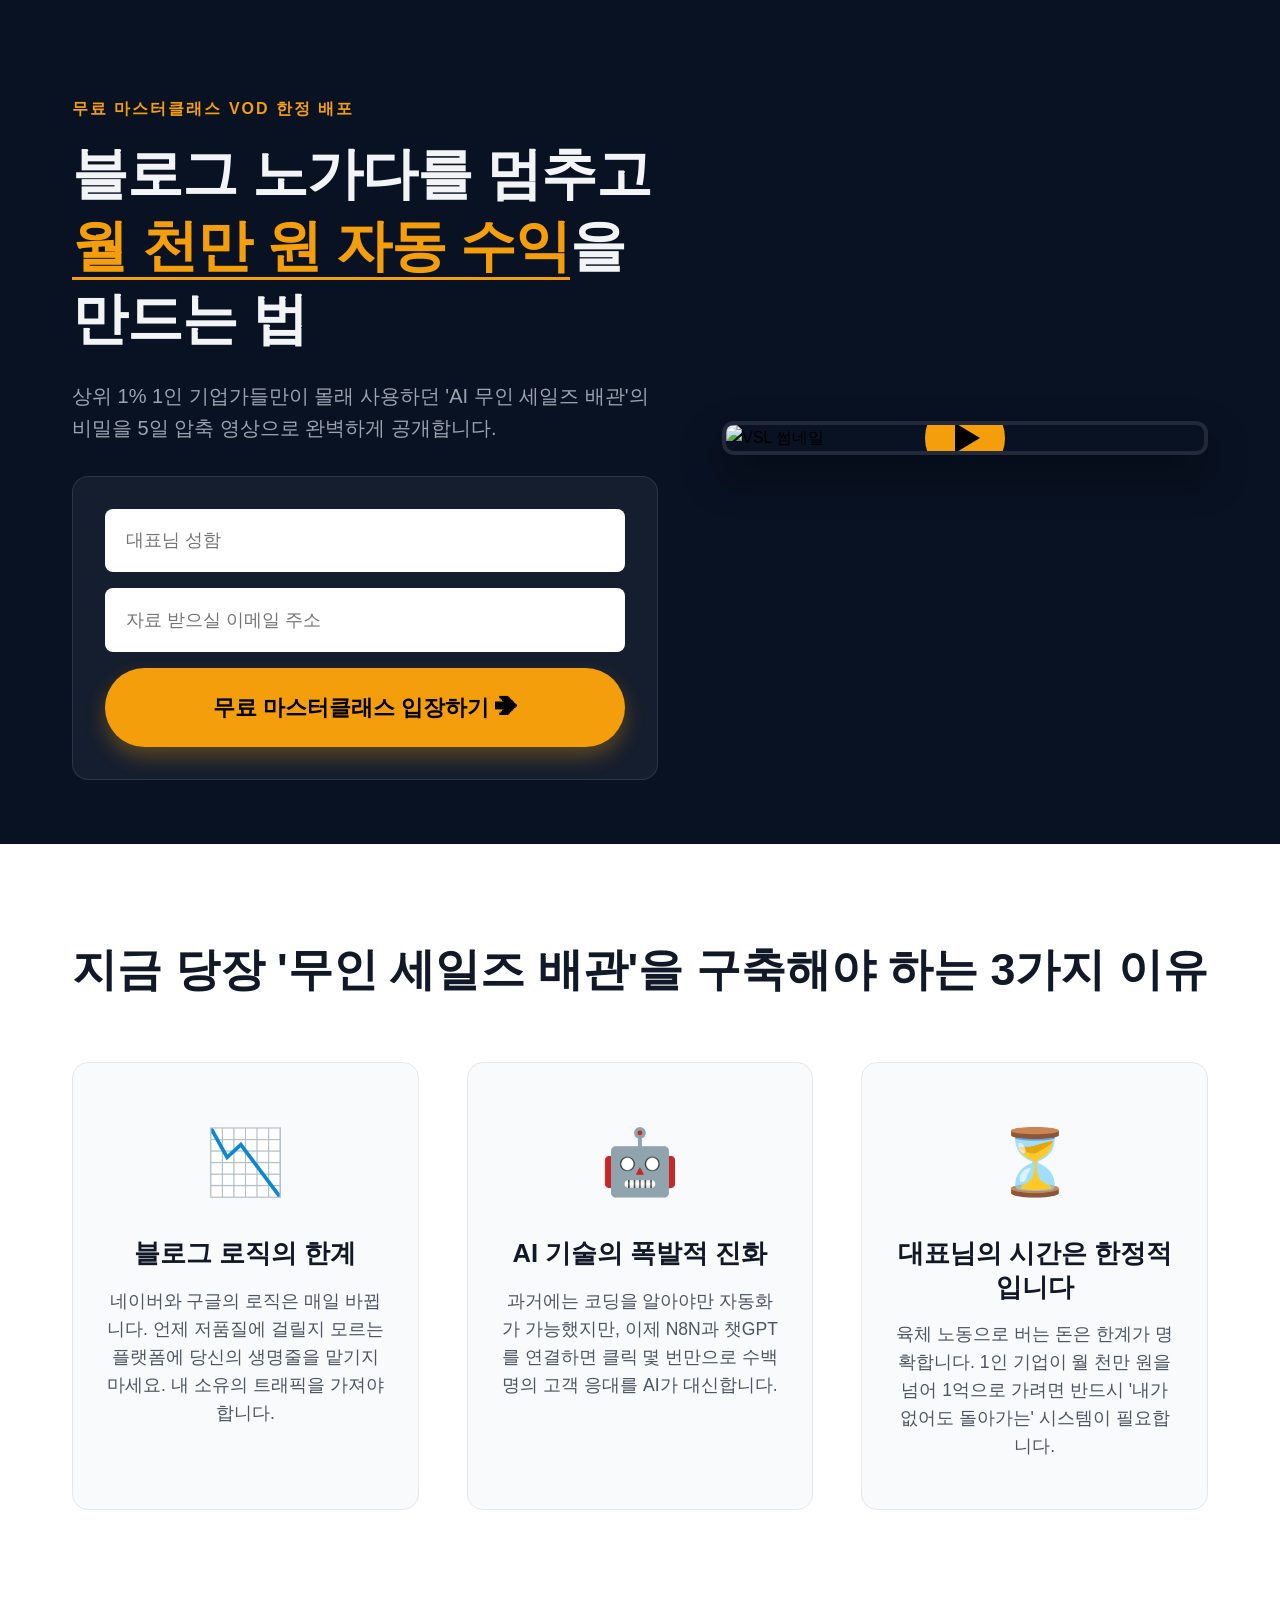
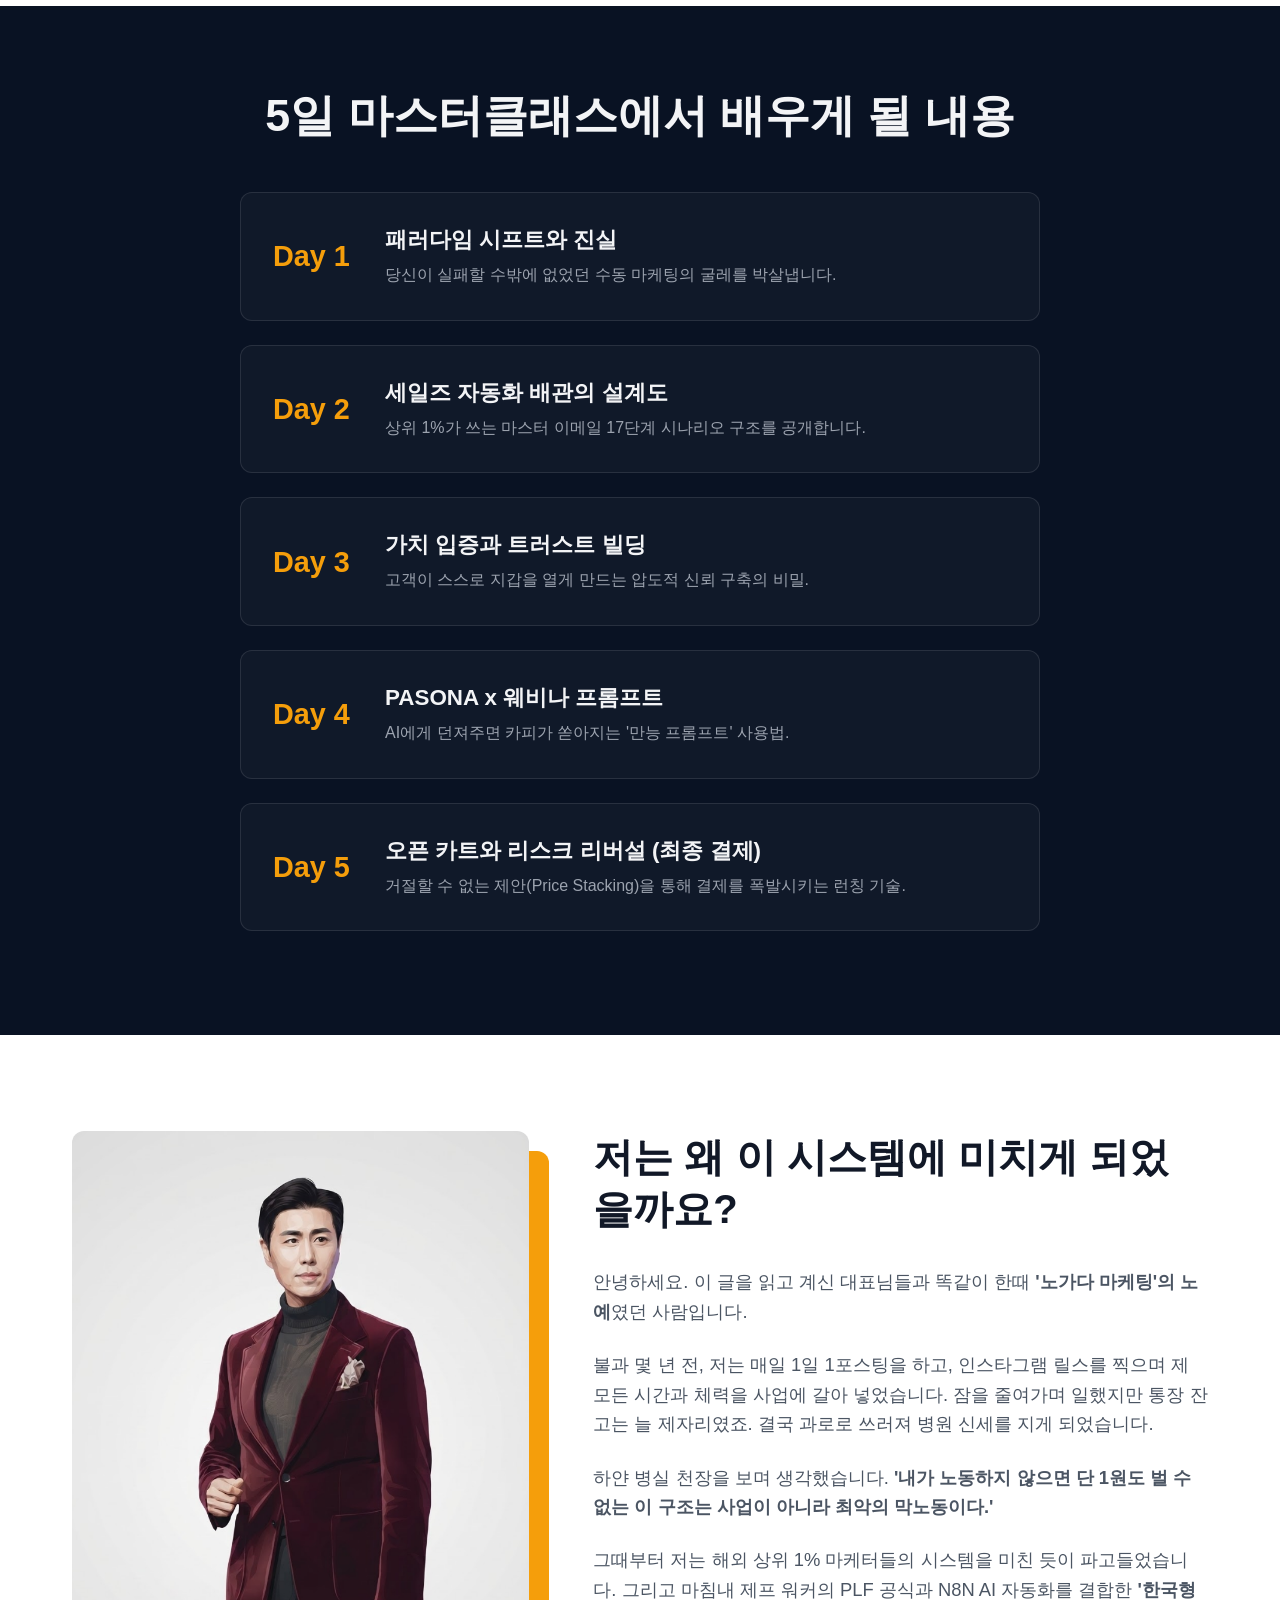
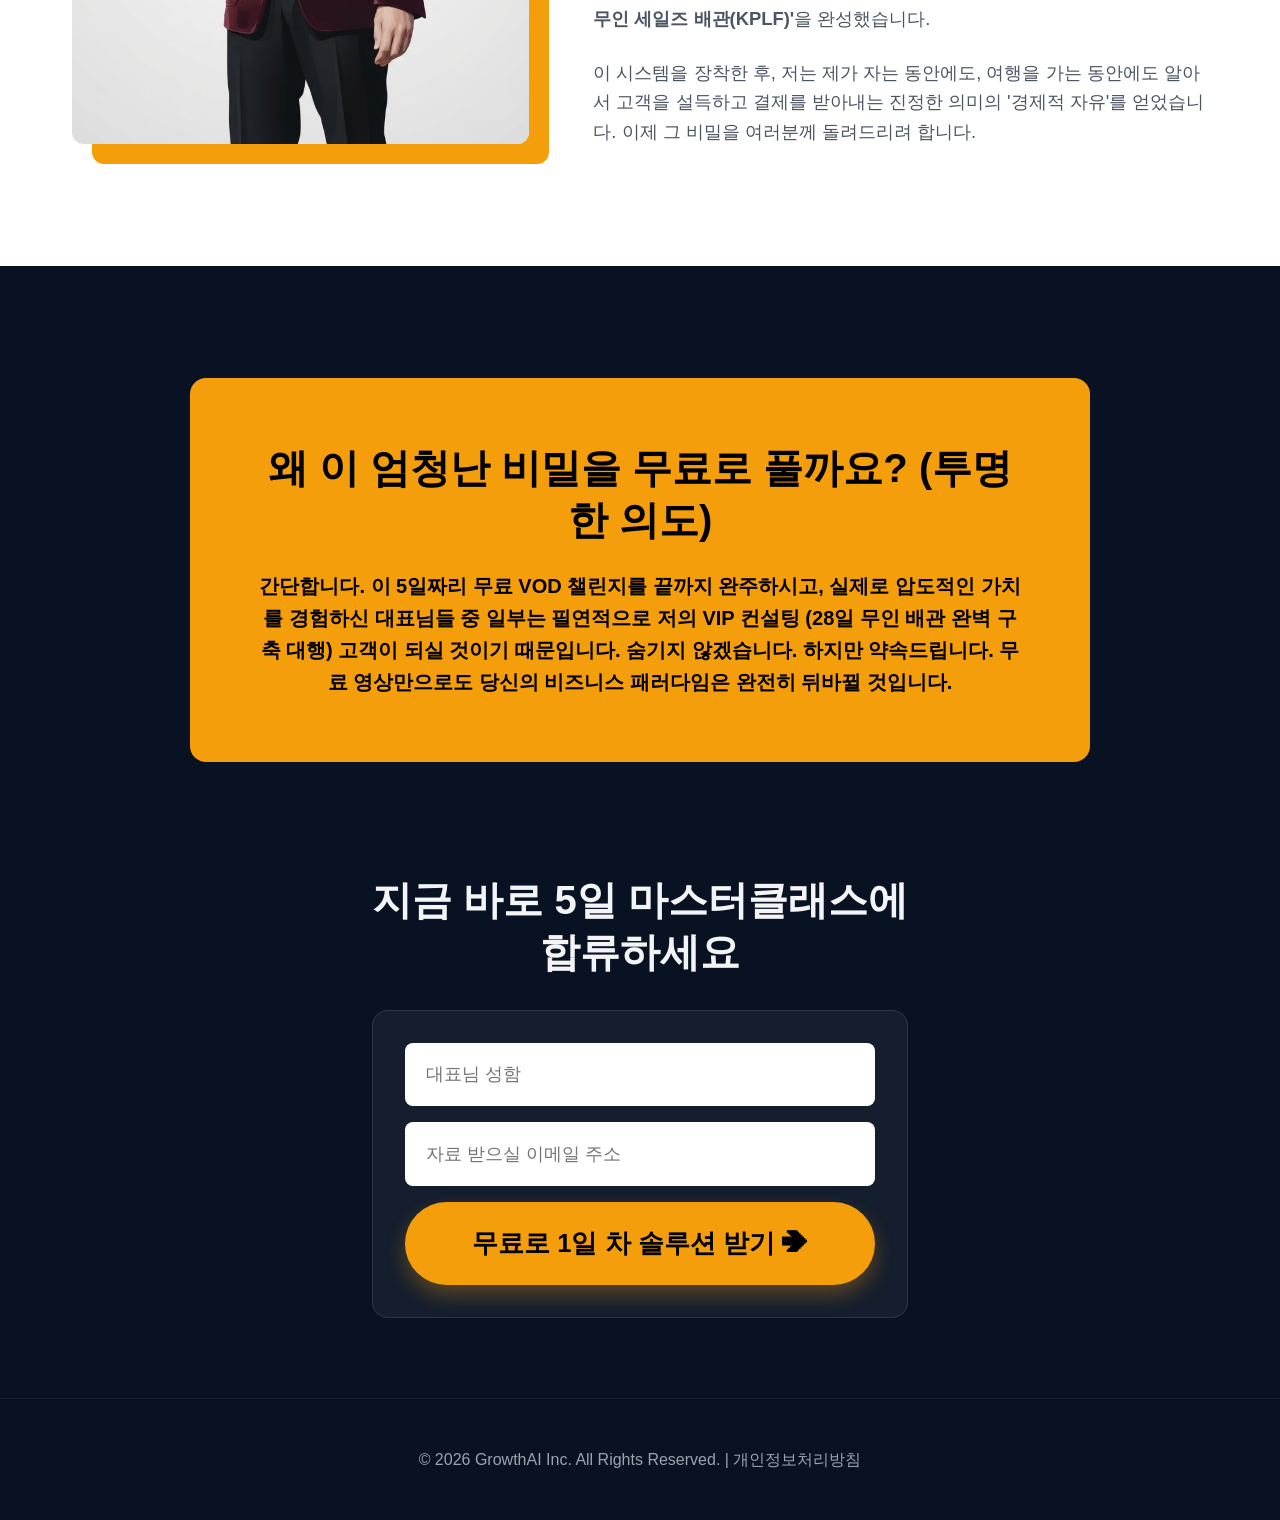
==== index.html @ 27de867d "Complete rebuild of layout to match original PLF alternating dark/light sections" ====
<!DOCTYPE html>
<html lang="ko">
<head>
    <meta charset="UTF-8">
    <meta name="viewport" content="width=device-width, initial-scale=1.0">
    <title>KPLF 5일 자동화 세일즈 배관</title>
    <link rel="stylesheet" href="styles.css">
</head>
<body>

    <!-- Hero Section (Navy) -->
    <header class="hero">
        <div class="container hero-split">
            <div class="hero-content">
                <div style="color: var(--accent-gold); font-weight: 700; letter-spacing: 2px; margin-bottom: 1rem;">무료 마스터클래스 VOD 한정 배포</div>
                <h1>블로그 노가다를 멈추고<br><span class="highlight-text">월 천만 원 자동 수익</span>을 만드는 법</h1>
                <p>상위 1% 1인 기업가들만이 몰래 사용하던 'AI 무인 세일즈 배관'의 비밀을 5일 압축 영상으로 완벽하게 공개합니다.</p>
                <div class="native-form">
                    <form action="thankyou.html" method="GET">
                        <input type="text" class="native-input" placeholder="대표님 성함" required>
                        <input type="email" class="native-input" placeholder="자료 받으실 이메일 주소" required>
                        <button type="submit" class="btn-gold">무료 마스터클래스 입장하기 ➔</button>
                    </form>
                </div>
            </div>
            <div class="hero-media">
                <div class="video-frame">
                    <img src="https://images.unsplash.com/photo-1516321318423-f06f85e504b3?ixlib=rb-4.0.3&auto=format&fit=crop&w=800&q=80" alt="VSL 썸네일">
                    <!-- Play Button Overlay -->
                    <div style="position: absolute; top: 50%; left: 50%; transform: translate(-50%, -50%); width: 80px; height: 80px; background: var(--accent-gold); border-radius: 50%; display: flex; align-items: center; justify-content: center; cursor: pointer;">
                        <div style="width: 0; height: 0; border-style: solid; border-width: 15px 0 15px 25px; border-color: transparent transparent transparent #000; margin-left: 5px;"></div>
                    </div>
                </div>
            </div>
        </div>
    </header>

    <!-- Why Now Section (White) -->
    <section class="section-light">
        <div class="container">
            <h2 class="section-title">지금 당장 '무인 세일즈 배관'을 구축해야 하는 3가지 이유</h2>
            <div class="reasons-grid">
                <div class="reason-card">
                    <div class="reason-icon">📉</div>
                    <h3>블로그 로직의 한계</h3>
                    <p>네이버와 구글의 로직은 매일 바뀝니다. 언제 저품질에 걸릴지 모르는 플랫폼에 당신의 생명줄을 맡기지 마세요. 내 소유의 트래픽을 가져야 합니다.</p>
                </div>
                <div class="reason-card">
                    <div class="reason-icon">🤖</div>
                    <h3>AI 기술의 폭발적 진화</h3>
                    <p>과거에는 코딩을 알아야만 자동화가 가능했지만, 이제 N8N과 챗GPT를 연결하면 클릭 몇 번만으로 수백 명의 고객 응대를 AI가 대신합니다.</p>
                </div>
                <div class="reason-card">
                    <div class="reason-icon">⏳</div>
                    <h3>대표님의 시간은 한정적입니다</h3>
                    <p>육체 노동으로 버는 돈은 한계가 명확합니다. 1인 기업이 월 천만 원을 넘어 1억으로 가려면 반드시 '내가 없어도 돌아가는' 시스템이 필요합니다.</p>
                </div>
            </div>
        </div>
    </section>

    <!-- Curriculum Section (Navy) -->
    <section class="section-dark">
        <div class="container">
            <h2 class="section-title">5일 마스터클래스에서 배우게 될 내용</h2>
            <div class="curriculum-list">
                <div class="curr-item">
                    <div class="curr-day">Day 1</div>
                    <div class="curr-text">
                        <h3>패러다임 시프트와 진실</h3>
                        <p>당신이 실패할 수밖에 없었던 수동 마케팅의 굴레를 박살냅니다.</p>
                    </div>
                </div>
                <div class="curr-item">
                    <div class="curr-day">Day 2</div>
                    <div class="curr-text">
                        <h3>세일즈 자동화 배관의 설계도</h3>
                        <p>상위 1%가 쓰는 마스터 이메일 17단계 시나리오 구조를 공개합니다.</p>
                    </div>
                </div>
                <div class="curr-item">
                    <div class="curr-day">Day 3</div>
                    <div class="curr-text">
                        <h3>가치 입증과 트러스트 빌딩</h3>
                        <p>고객이 스스로 지갑을 열게 만드는 압도적 신뢰 구축의 비밀.</p>
                    </div>
                </div>
                <div class="curr-item">
                    <div class="curr-day">Day 4</div>
                    <div class="curr-text">
                        <h3>PASONA x 웨비나 프롬프트</h3>
                        <p>AI에게 던져주면 카피가 쏟아지는 '만능 프롬프트' 사용법.</p>
                    </div>
                </div>
                <div class="curr-item">
                    <div class="curr-day">Day 5</div>
                    <div class="curr-text">
                        <h3>오픈 카트와 리스크 리버설 (최종 결제)</h3>
                        <p>거절할 수 없는 제안(Price Stacking)을 통해 결제를 폭발시키는 런칭 기술.</p>
                    </div>
                </div>
            </div>
        </div>
    </section>

    <!-- Persona Section (White) -->
    <section class="section-light">
        <div class="container persona-split">
            <div class="persona-image">
                <img src="assets/persona.png" alt="대표님 프로필">
            </div>
            <div class="persona-text">
                <h2>저는 왜 이 시스템에 미치게 되었을까요?</h2>
                <p>안녕하세요. 이 글을 읽고 계신 대표님들과 똑같이 한때 <strong>'노가다 마케팅'의 노예</strong>였던 사람입니다.</p>
                <p>불과 몇 년 전, 저는 매일 1일 1포스팅을 하고, 인스타그램 릴스를 찍으며 제 모든 시간과 체력을 사업에 갈아 넣었습니다. 잠을 줄여가며 일했지만 통장 잔고는 늘 제자리였죠. 결국 과로로 쓰러져 병원 신세를 지게 되었습니다.</p>
                <p>하얀 병실 천장을 보며 생각했습니다. <strong>'내가 노동하지 않으면 단 1원도 벌 수 없는 이 구조는 사업이 아니라 최악의 막노동이다.'</strong></p>
                <p>그때부터 저는 해외 상위 1% 마케터들의 시스템을 미친 듯이 파고들었습니다. 그리고 마침내 제프 워커의 PLF 공식과 N8N AI 자동화를 결합한 <strong>'한국형 무인 세일즈 배관(KPLF)'</strong>을 완성했습니다.</p>
                <p>이 시스템을 장착한 후, 저는 제가 자는 동안에도, 여행을 가는 동안에도 알아서 고객을 설득하고 결제를 받아내는 진정한 의미의 '경제적 자유'를 얻었습니다. 이제 그 비밀을 여러분께 돌려드리려 합니다.</p>
            </div>
        </div>
    </section>

    <!-- Why I'm Doing This (Navy with Gold Box) -->
    <section class="section-dark">
        <div class="container">
            <div class="gold-box">
                <h2>왜 이 엄청난 비밀을 무료로 풀까요? (투명한 의도)</h2>
                <p>간단합니다. 이 5일짜리 무료 VOD 챌린지를 끝까지 완주하시고, 실제로 압도적인 가치를 경험하신 대표님들 중 일부는 필연적으로 <strong>저의 VIP 컨설팅 (28일 무인 배관 완벽 구축 대행)</strong> 고객이 되실 것이기 때문입니다. 숨기지 않겠습니다. 하지만 약속드립니다. 무료 영상만으로도 당신의 비즈니스 패러다임은 완전히 뒤바뀔 것입니다.</p>
            </div>
        </div>
    </section>

    <!-- Final CTA (Dark) -->
    <section class="section-dark" style="padding-top: 0;">
        <div class="container text-center" style="max-width: 600px;">
            <h2 style="font-size: 2.5rem; margin-bottom: 2rem;">지금 바로 5일 마스터클래스에 합류하세요</h2>
            <div class="native-form">
                <form action="thankyou.html" method="GET">
                    <input type="text" class="native-input" placeholder="대표님 성함" required>
                    <input type="email" class="native-input" placeholder="자료 받으실 이메일 주소" required>
                    <button type="submit" class="btn-gold" style="font-size: 1.6rem; padding: 1.5rem;">무료로 1일 차 솔루션 받기 ➔</button>
                </form>
            </div>
        </div>
    </section>

    <footer class="footer">
        <p>&copy; 2026 GrowthAI Inc. All Rights Reserved. | 개인정보처리방침</p>
    </footer>

</body>
</html>
---- styles.css ----
/* styles.css - KPLF Premium Layout matching PLF Official */
@import url('https://fonts.googleapis.com/css2?family=Pretendard:wght@300;400;600;700;800;900&display=swap');

:root {
    --bg-navy: #091223;
    --bg-white: #ffffff;
    --text-light: #f3f4f6;
    --text-dark: #111827;
    --text-muted-light: #9ca3af;
    --text-muted-dark: #4b5563;
    --accent-gold: #F59E0B;
    --accent-gold-hover: #D97706;
}

* { margin: 0; padding: 0; box-sizing: border-box; }
body { font-family: 'Pretendard', sans-serif; line-height: 1.6; }
img { max-width: 100%; height: auto; }

/* Global Utilities */
.container { max-width: 1200px; margin: 0 auto; padding: 0 2rem; }
.text-center { text-align: center; }

h1, h2, h3, h4 { line-height: 1.3; font-weight: 800; }
.highlight-text {
    color: var(--accent-gold);
    border-bottom: 3px solid var(--accent-gold);
}

/* Sections */
.section-dark { background-color: var(--bg-navy); color: var(--text-light); padding: 5rem 0; }
.section-light { background-color: var(--bg-white); color: var(--text-dark); padding: 6rem 0; }

.section-title { font-size: 2.8rem; margin-bottom: 3rem; text-align: center; }
.section-light .section-title { color: var(--text-dark); }
.section-dark .section-title { color: var(--text-light); }

/* Hero Section */
.hero {
    background-color: var(--bg-navy);
    padding: 6rem 0 4rem;
    position: relative;
    overflow: hidden;
}
.hero-split {
    display: flex;
    flex-wrap: wrap;
    gap: 4rem;
    align-items: center;
}
.hero-content {
    flex: 1 1 500px;
    color: var(--text-light);
}
.hero-content h1 {
    font-size: 3.5rem;
    margin-bottom: 1.5rem;
    letter-spacing: -1px;
}
.hero-content p {
    font-size: 1.25rem;
    color: var(--text-muted-light);
    margin-bottom: 2rem;
}
.hero-media {
    flex: 1 1 400px;
}
.video-frame {
    border-radius: 12px;
    border: 4px solid rgba(255,255,255,0.1);
    overflow: hidden;
    box-shadow: 0 20px 40px rgba(0,0,0,0.4);
    position: relative;
}

/* Buttons & Forms */
.btn-gold {
    display: block;
    width: 100%;
    padding: 1.5rem;
    background: var(--accent-gold);
    color: #000;
    font-size: 1.4rem;
    font-weight: 900;
    text-align: center;
    border: none;
    border-radius: 50px;
    cursor: pointer;
    text-decoration: none;
    transition: all 0.3s ease;
    box-shadow: 0 10px 20px rgba(245, 158, 11, 0.3);
}
.btn-gold:hover {
    background: var(--accent-gold-hover);
    transform: translateY(-2px);
    box-shadow: 0 15px 30px rgba(245, 158, 11, 0.5);
}

.native-form {
    background: rgba(255,255,255,0.05);
    padding: 2rem;
    border-radius: 16px;
    border: 1px solid rgba(255,255,255,0.1);
}
.native-input {
    width: 100%;
    padding: 1.2rem;
    margin-bottom: 1rem;
    background: #fff;
    border: 2px solid transparent;
    color: #000;
    border-radius: 8px;
    font-size: 1.1rem;
}
.native-input:focus {
    outline: none;
    border-color: var(--accent-gold);
}

/* Why Now (3 Reasons) */
.reasons-grid {
    display: grid;
    grid-template-columns: repeat(auto-fit, minmax(300px, 1fr));
    gap: 3rem;
    margin-top: 4rem;
}
.reason-card {
    text-align: center;
    background: #f9fafb;
    padding: 3rem 2rem;
    border-radius: 16px;
    border: 1px solid #e5e7eb;
}
.reason-card h3 { font-size: 1.6rem; margin: 1.5rem 0 1rem; color: var(--text-dark); }
.reason-card p { font-size: 1.1rem; color: var(--text-muted-dark); }
.reason-icon { font-size: 4rem; }

/* Curriculum */
.curriculum-list {
    max-width: 800px;
    margin: 0 auto;
}
.curr-item {
    background: rgba(255,255,255,0.03);
    border: 1px solid rgba(255,255,255,0.1);
    padding: 2rem;
    border-radius: 12px;
    margin-bottom: 1.5rem;
    display: flex;
    gap: 2rem;
    align-items: center;
}
.curr-day {
    font-size: 1.8rem;
    font-weight: 900;
    color: var(--accent-gold);
    min-width: 80px;
}
.curr-text h3 { font-size: 1.4rem; margin-bottom: 0.5rem; }
.curr-text p { color: var(--text-muted-light); }

/* Persona Section */
.persona-split {
    display: flex;
    flex-wrap: wrap;
    gap: 4rem;
    align-items: flex-start;
}
.persona-image {
    flex: 1 1 350px;
}
.persona-image img {
    border-radius: 12px;
    box-shadow: 20px 20px 0 var(--accent-gold);
}
.persona-text {
    flex: 2 1 400px;
}
.persona-text h2 { font-size: 2.5rem; margin-bottom: 2rem; color: var(--text-dark); }
.persona-text p { font-size: 1.15rem; margin-bottom: 1.5rem; color: var(--text-muted-dark); }

/* Gold Alert Box */
.gold-box {
    background: var(--accent-gold);
    color: #000;
    padding: 4rem;
    border-radius: 16px;
    margin: 2rem auto;
    max-width: 900px;
    text-align: center;
}
.gold-box h2 { font-size: 2.5rem; margin-bottom: 1.5rem; color: #000; }
.gold-box p { font-size: 1.25rem; font-weight: 600; margin-bottom: 0; }

/* Footer */
.footer {
    background: var(--bg-navy);
    padding: 3rem 0;
    text-align: center;
    color: var(--text-muted-light);
    border-top: 1px solid rgba(255,255,255,0.05);
}

/* Media Queries */
@media (max-width: 768px) {
    .section-title { font-size: 2rem; }
    .hero-content h1 { font-size: 2.5rem; }
    .hero-split, .persona-split { gap: 2rem; }
    .curr-item { flex-direction: column; text-align: center; gap: 1rem; }
    .gold-box { padding: 2rem; }
    .gold-box h2 { font-size: 2rem; }
}
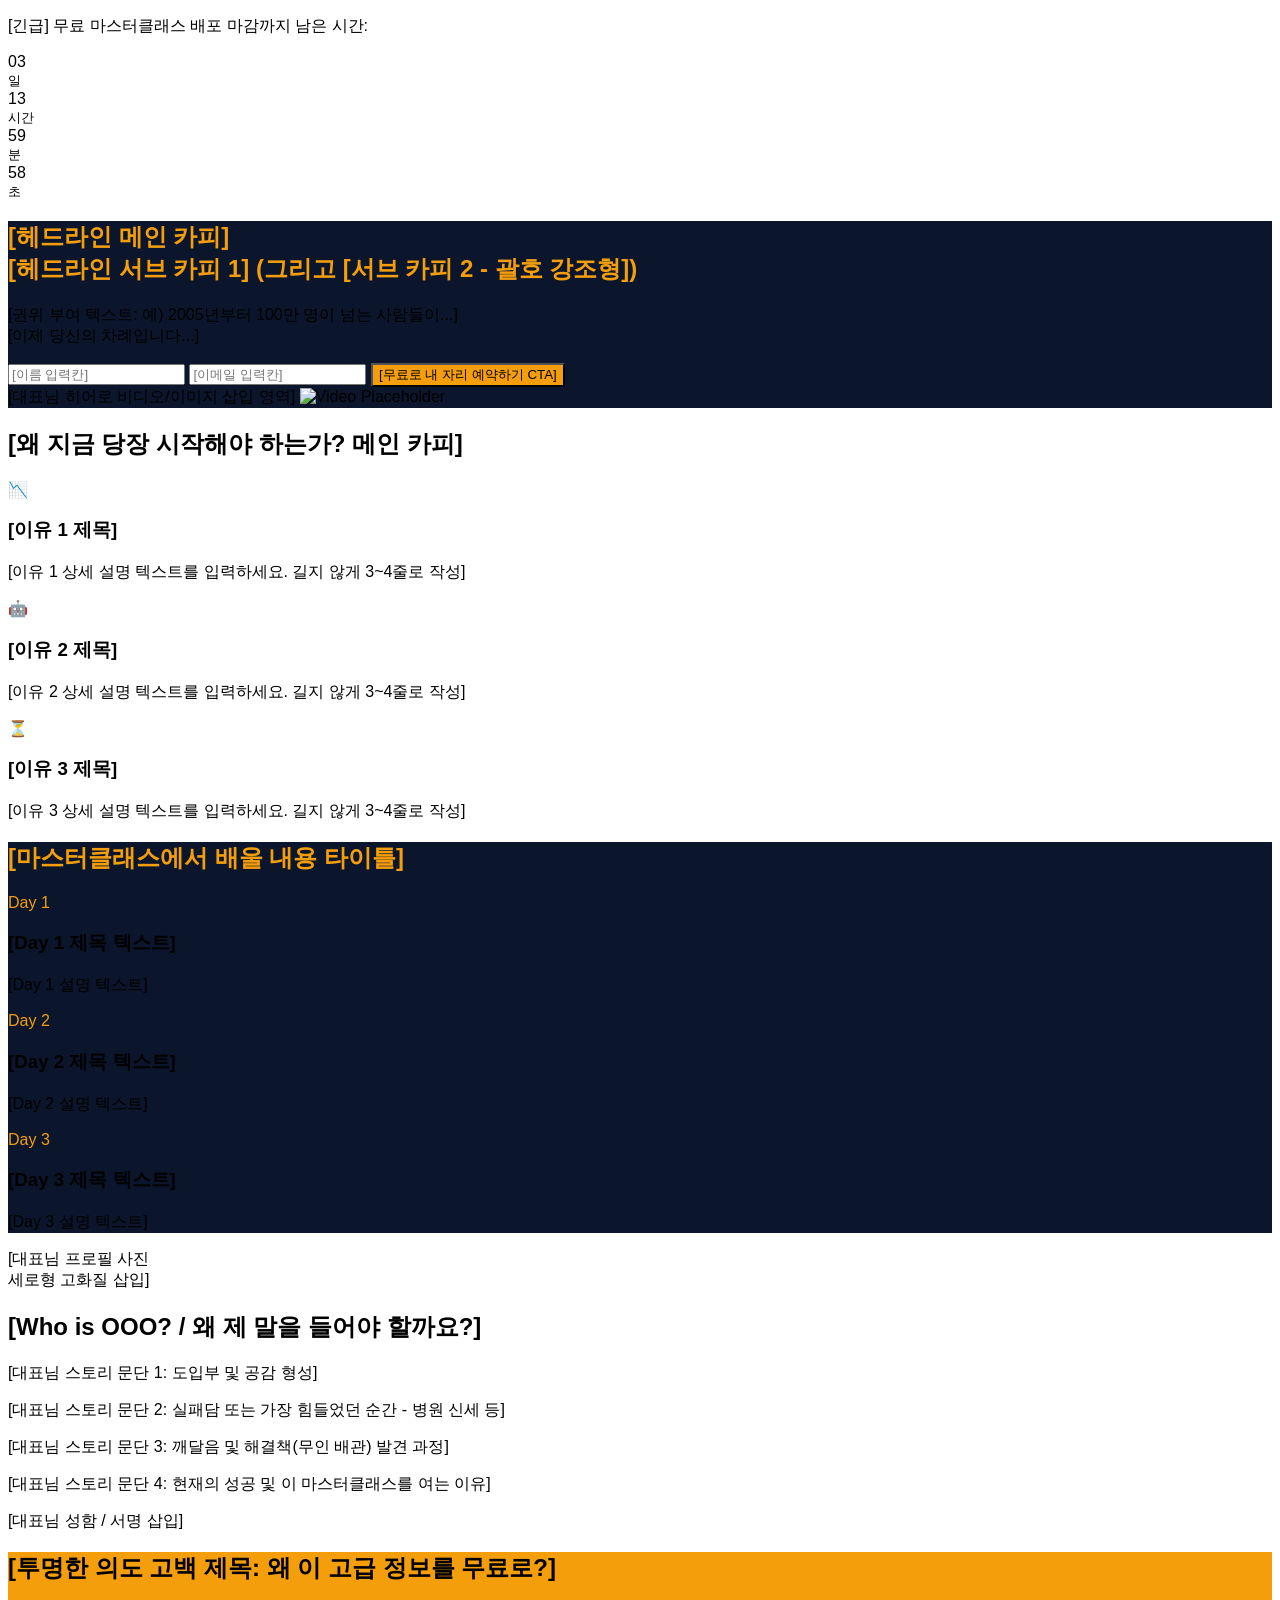
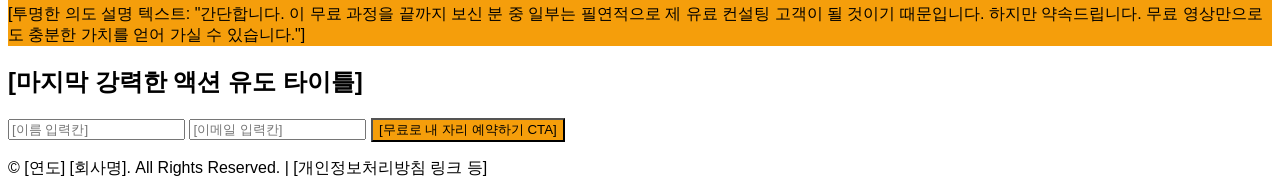
==== commit 29522d81: "Rewrite index.html to exactly match PLF live layout with placeholders" ====
--- a/index.html
+++ b/index.html
@@ -1,152 +1,270 @@
 <!DOCTYPE html>
-<html lang="ko">
+<html lang="ko" class="h-full">
 <head>
     <meta charset="UTF-8">
-    <meta name="viewport" content="width=device-width, initial-scale=1.0">
+    <meta name="viewport" content="width=device-width,initial-scale=1">
     <title>KPLF 5일 자동화 세일즈 배관</title>
-    <link rel="stylesheet" href="styles.css">
+    <!-- Tailwind CSS (매칭된 라이브 사이트 스타일) -->
+    <script src="https://cdn.tailwindcss.com"></script>
+    <link href="https://fonts.googleapis.com/css2?family=Pretendard:wght@300;400;600;700;800;900&display=swap" rel="stylesheet">
+    <style>
+        body { font-family: 'Pretendard', sans-serif; }
+        .bg-navy { background-color: #0b162c; }
+        .text-gold { color: #f59e0b; }
+        .bg-gold { background-color: #f59e0b; }
+        .hover-bg-gold-dark:hover { background-color: #d97706; }
+        .animate-on-scroll {
+            opacity: 0;
+            transform: translateY(30px);
+            transition: opacity 0.8s ease-out, transform 0.8s ease-out;
+        }
+        .is-visible {
+            opacity: 1;
+            transform: translateY(0);
+        }
+    </style>
 </head>
-<body>
-
-    <!-- Hero Section (Navy) -->
-    <header class="hero">
-        <div class="container hero-split">
-            <div class="hero-content">
-                <div style="color: var(--accent-gold); font-weight: 700; letter-spacing: 2px; margin-bottom: 1rem;">무료 마스터클래스 VOD 한정 배포</div>
-                <h1>블로그 노가다를 멈추고<br><span class="highlight-text">월 천만 원 자동 수익</span>을 만드는 법</h1>
-                <p>상위 1% 1인 기업가들만이 몰래 사용하던 'AI 무인 세일즈 배관'의 비밀을 5일 압축 영상으로 완벽하게 공개합니다.</p>
-                <div class="native-form">
-                    <form action="thankyou.html" method="GET">
-                        <input type="text" class="native-input" placeholder="대표님 성함" required>
-                        <input type="email" class="native-input" placeholder="자료 받으실 이메일 주소" required>
-                        <button type="submit" class="btn-gold">무료 마스터클래스 입장하기 ➔</button>
+<body class="bg-gray-50 text-gray-900 font-sans antialiased">
+
+    <!-- 1. Countdown Banner (Yellow) -->
+    <div class="sticky top-0 w-full bg-yellow-400 p-3 text-yellow-900 z-50 shadow-md">
+        <div class="container mx-auto flex flex-col md:flex-row items-center justify-center gap-4">
+            <p class="font-bold text-lg md:text-xl text-center mb-0">
+                [긴급] 무료 마스터클래스 배포 마감까지 남은 시간:
+            </p>
+            <div class="flex gap-3 text-center">
+                <div class="flex flex-col items-center">
+                    <div class="bg-gradient-to-br from-yellow-500 to-yellow-600 text-white h-10 w-10 md:h-12 md:w-12 rounded shadow flex items-center justify-center">
+                        <span id="days" class="text-xl md:text-2xl font-bold">03</span>
+                    </div>
+                    <small class="text-xs font-bold mt-1">일</small>
+                </div>
+                <div class="flex flex-col items-center">
+                    <div class="bg-gradient-to-br from-yellow-500 to-yellow-600 text-white h-10 w-10 md:h-12 md:w-12 rounded shadow flex items-center justify-center">
+                        <span id="hours" class="text-xl md:text-2xl font-bold">14</span>
+                    </div>
+                    <small class="text-xs font-bold mt-1">시간</small>
+                </div>
+                <div class="flex flex-col items-center">
+                    <div class="bg-gradient-to-br from-yellow-500 to-yellow-600 text-white h-10 w-10 md:h-12 md:w-12 rounded shadow flex items-center justify-center">
+                        <span id="minutes" class="text-xl md:text-2xl font-bold">45</span>
+                    </div>
+                    <small class="text-xs font-bold mt-1">분</small>
+                </div>
+                <div class="flex flex-col items-center">
+                    <div class="bg-gradient-to-br from-yellow-500 to-yellow-600 text-white h-10 w-10 md:h-12 md:w-12 rounded shadow flex items-center justify-center">
+                        <span id="seconds" class="text-xl md:text-2xl font-bold">30</span>
+                    </div>
+                    <small class="text-xs font-bold mt-1">초</small>
+                </div>
+            </div>
+        </div>
+    </div>
+
+    <!-- 2. Hero Section (Navy) -->
+    <section class="relative bg-navy overflow-hidden py-16 md:py-24">
+        <div class="container mx-auto px-6 lg:flex lg:items-center gap-12">
+            <!-- Left: Text & CTA -->
+            <div class="w-full lg:w-3/5 text-center lg:text-left relative z-20 animate-on-scroll">
+                <h1 class="font-black text-4xl md:text-5xl leading-tight mb-6 text-gold">
+                    [헤드라인 메인 카피]<br>
+                    <span class="text-white text-3xl md:text-4xl inline-block mt-2">
+                        [헤드라인 서브 카피 1]
+                    </span>
+                    <span class="text-gold text-2xl md:text-3xl inline-block mt-4 font-bold">
+                        (그리고 [서브 카피 2 - 괄호 강조형])
+                    </span>
+                </h1>
+                <p class="text-gray-300 text-lg md:text-xl mb-8 leading-relaxed">
+                    [권위 부여 텍스트: 예) 2005년부터 100만 명이 넘는 사람들이...]<br>
+                    [이제 당신의 차례입니다...]
+                </p>
+                <div class="max-w-md mx-auto lg:mx-0">
+                    <form action="thankyou.html" method="GET" class="bg-white/10 p-6 rounded-2xl border border-white/20 backdrop-blur-sm">
+                        <input type="text" class="w-full p-4 mb-4 rounded-lg border-2 border-transparent focus:border-yellow-400 outline-none text-gray-900 text-lg" placeholder="[이름 입력칸]" required>
+                        <input type="email" class="w-full p-4 mb-6 rounded-lg border-2 border-transparent focus:border-yellow-400 outline-none text-gray-900 text-lg" placeholder="[이메일 입력칸]" required>
+                        <button type="submit" class="w-full bg-gold hover-bg-gold-dark text-black font-black text-xl py-5 px-6 rounded-full shadow-[0_10px_25px_rgba(245,158,11,0.5)] transition-transform hover:-translate-y-1">
+                            [무료로 내 자리 예약하기 CTA]
+                        </button>
                     </form>
                 </div>
             </div>
-            <div class="hero-media">
-                <div class="video-frame">
-                    <img src="https://images.unsplash.com/photo-1516321318423-f06f85e504b3?ixlib=rb-4.0.3&auto=format&fit=crop&w=800&q=80" alt="VSL 썸네일">
-                    <!-- Play Button Overlay -->
-                    <div style="position: absolute; top: 50%; left: 50%; transform: translate(-50%, -50%); width: 80px; height: 80px; background: var(--accent-gold); border-radius: 50%; display: flex; align-items: center; justify-content: center; cursor: pointer;">
-                        <div style="width: 0; height: 0; border-style: solid; border-width: 15px 0 15px 25px; border-color: transparent transparent transparent #000; margin-left: 5px;"></div>
-                    </div>
-                </div>
-            </div>
-        </div>
-    </header>
-
-    <!-- Why Now Section (White) -->
-    <section class="section-light">
-        <div class="container">
-            <h2 class="section-title">지금 당장 '무인 세일즈 배관'을 구축해야 하는 3가지 이유</h2>
-            <div class="reasons-grid">
-                <div class="reason-card">
-                    <div class="reason-icon">📉</div>
-                    <h3>블로그 로직의 한계</h3>
-                    <p>네이버와 구글의 로직은 매일 바뀝니다. 언제 저품질에 걸릴지 모르는 플랫폼에 당신의 생명줄을 맡기지 마세요. 내 소유의 트래픽을 가져야 합니다.</p>
-                </div>
-                <div class="reason-card">
-                    <div class="reason-icon">🤖</div>
-                    <h3>AI 기술의 폭발적 진화</h3>
-                    <p>과거에는 코딩을 알아야만 자동화가 가능했지만, 이제 N8N과 챗GPT를 연결하면 클릭 몇 번만으로 수백 명의 고객 응대를 AI가 대신합니다.</p>
-                </div>
-                <div class="reason-card">
-                    <div class="reason-icon">⏳</div>
-                    <h3>대표님의 시간은 한정적입니다</h3>
-                    <p>육체 노동으로 버는 돈은 한계가 명확합니다. 1인 기업이 월 천만 원을 넘어 1억으로 가려면 반드시 '내가 없어도 돌아가는' 시스템이 필요합니다.</p>
-                </div>
-            </div>
-        </div>
-    </section>
-
-    <!-- Curriculum Section (Navy) -->
-    <section class="section-dark">
-        <div class="container">
-            <h2 class="section-title">5일 마스터클래스에서 배우게 될 내용</h2>
-            <div class="curriculum-list">
-                <div class="curr-item">
-                    <div class="curr-day">Day 1</div>
-                    <div class="curr-text">
-                        <h3>패러다임 시프트와 진실</h3>
-                        <p>당신이 실패할 수밖에 없었던 수동 마케팅의 굴레를 박살냅니다.</p>
-                    </div>
-                </div>
-                <div class="curr-item">
-                    <div class="curr-day">Day 2</div>
-                    <div class="curr-text">
-                        <h3>세일즈 자동화 배관의 설계도</h3>
-                        <p>상위 1%가 쓰는 마스터 이메일 17단계 시나리오 구조를 공개합니다.</p>
-                    </div>
-                </div>
-                <div class="curr-item">
-                    <div class="curr-day">Day 3</div>
-                    <div class="curr-text">
-                        <h3>가치 입증과 트러스트 빌딩</h3>
-                        <p>고객이 스스로 지갑을 열게 만드는 압도적 신뢰 구축의 비밀.</p>
-                    </div>
-                </div>
-                <div class="curr-item">
-                    <div class="curr-day">Day 4</div>
-                    <div class="curr-text">
-                        <h3>PASONA x 웨비나 프롬프트</h3>
-                        <p>AI에게 던져주면 카피가 쏟아지는 '만능 프롬프트' 사용법.</p>
-                    </div>
-                </div>
-                <div class="curr-item">
-                    <div class="curr-day">Day 5</div>
-                    <div class="curr-text">
-                        <h3>오픈 카트와 리스크 리버설 (최종 결제)</h3>
-                        <p>거절할 수 없는 제안(Price Stacking)을 통해 결제를 폭발시키는 런칭 기술.</p>
-                    </div>
-                </div>
-            </div>
-        </div>
-    </section>
-
-    <!-- Persona Section (White) -->
-    <section class="section-light">
-        <div class="container persona-split">
-            <div class="persona-image">
-                <img src="assets/persona.png" alt="대표님 프로필">
-            </div>
-            <div class="persona-text">
-                <h2>저는 왜 이 시스템에 미치게 되었을까요?</h2>
-                <p>안녕하세요. 이 글을 읽고 계신 대표님들과 똑같이 한때 <strong>'노가다 마케팅'의 노예</strong>였던 사람입니다.</p>
-                <p>불과 몇 년 전, 저는 매일 1일 1포스팅을 하고, 인스타그램 릴스를 찍으며 제 모든 시간과 체력을 사업에 갈아 넣었습니다. 잠을 줄여가며 일했지만 통장 잔고는 늘 제자리였죠. 결국 과로로 쓰러져 병원 신세를 지게 되었습니다.</p>
-                <p>하얀 병실 천장을 보며 생각했습니다. <strong>'내가 노동하지 않으면 단 1원도 벌 수 없는 이 구조는 사업이 아니라 최악의 막노동이다.'</strong></p>
-                <p>그때부터 저는 해외 상위 1% 마케터들의 시스템을 미친 듯이 파고들었습니다. 그리고 마침내 제프 워커의 PLF 공식과 N8N AI 자동화를 결합한 <strong>'한국형 무인 세일즈 배관(KPLF)'</strong>을 완성했습니다.</p>
-                <p>이 시스템을 장착한 후, 저는 제가 자는 동안에도, 여행을 가는 동안에도 알아서 고객을 설득하고 결제를 받아내는 진정한 의미의 '경제적 자유'를 얻었습니다. 이제 그 비밀을 여러분께 돌려드리려 합니다.</p>
-            </div>
-        </div>
-    </section>
-
-    <!-- Why I'm Doing This (Navy with Gold Box) -->
-    <section class="section-dark">
-        <div class="container">
-            <div class="gold-box">
-                <h2>왜 이 엄청난 비밀을 무료로 풀까요? (투명한 의도)</h2>
-                <p>간단합니다. 이 5일짜리 무료 VOD 챌린지를 끝까지 완주하시고, 실제로 압도적인 가치를 경험하신 대표님들 중 일부는 필연적으로 <strong>저의 VIP 컨설팅 (28일 무인 배관 완벽 구축 대행)</strong> 고객이 되실 것이기 때문입니다. 숨기지 않겠습니다. 하지만 약속드립니다. 무료 영상만으로도 당신의 비즈니스 패러다임은 완전히 뒤바뀔 것입니다.</p>
-            </div>
-        </div>
-    </section>
-
-    <!-- Final CTA (Dark) -->
-    <section class="section-dark" style="padding-top: 0;">
-        <div class="container text-center" style="max-width: 600px;">
-            <h2 style="font-size: 2.5rem; margin-bottom: 2rem;">지금 바로 5일 마스터클래스에 합류하세요</h2>
-            <div class="native-form">
-                <form action="thankyou.html" method="GET">
-                    <input type="text" class="native-input" placeholder="대표님 성함" required>
-                    <input type="email" class="native-input" placeholder="자료 받으실 이메일 주소" required>
-                    <button type="submit" class="btn-gold" style="font-size: 1.6rem; padding: 1.5rem;">무료로 1일 차 솔루션 받기 ➔</button>
-                </form>
-            </div>
-        </div>
-    </section>
-
-    <footer class="footer">
-        <p>&copy; 2026 GrowthAI Inc. All Rights Reserved. | 개인정보처리방침</p>
+            
+            <!-- Right: Image/Video -->
+            <div class="w-full lg:w-2/5 mt-16 lg:mt-0 relative z-20 animate-on-scroll">
+                <div class="rounded-2xl border-4 border-white/10 overflow-hidden shadow-2xl relative bg-black aspect-video flex items-center justify-center">
+                    <span class="text-white/50 font-bold text-xl">[대표님 히어로 비디오/이미지 삽입 영역]</span>
+                    <img src="https://images.unsplash.com/photo-1516321318423-f06f85e504b3?ixlib=rb-4.0.3&auto=format&fit=crop&w=800&q=80" alt="Video Placeholder" class="absolute inset-0 w-full h-full object-cover opacity-50">
+                    <!-- Play Button Placeholder -->
+                    <div class="absolute inset-0 flex items-center justify-center cursor-pointer">
+                        <div class="w-20 h-20 bg-gold rounded-full flex items-center justify-center shadow-[0_0_30px_rgba(245,158,11,0.6)]">
+                            <div class="w-0 h-0 border-t-[15px] border-t-transparent border-l-[25px] border-l-black border-b-[15px] border-b-transparent ml-2"></div>
+                        </div>
+                    </div>
+                </div>
+            </div>
+        </div>
+    </section>
+
+    <!-- 3. Why Now Section (White) -->
+    <section class="py-20 bg-white">
+        <div class="container mx-auto px-6">
+            <h2 class="text-3xl md:text-5xl font-black text-center mb-16 text-gray-900 animate-on-scroll">
+                [왜 지금 당장 시작해야 하는가? 메인 카피]
+            </h2>
+            <div class="grid grid-cols-1 md:grid-cols-3 gap-10">
+                <div class="text-center p-8 bg-gray-50 rounded-2xl border border-gray-100 shadow-lg animate-on-scroll">
+                    <div class="text-6xl mb-6">📉</div>
+                    <h3 class="text-2xl font-bold mb-4 text-gray-900">[이유 1 제목]</h3>
+                    <p class="text-gray-600 text-lg">[이유 1 상세 설명 텍스트를 입력하세요. 길지 않게 3~4줄로 작성]</p>
+                </div>
+                <div class="text-center p-8 bg-gray-50 rounded-2xl border border-gray-100 shadow-lg animate-on-scroll">
+                    <div class="text-6xl mb-6">🤖</div>
+                    <h3 class="text-2xl font-bold mb-4 text-gray-900">[이유 2 제목]</h3>
+                    <p class="text-gray-600 text-lg">[이유 2 상세 설명 텍스트를 입력하세요. 길지 않게 3~4줄로 작성]</p>
+                </div>
+                <div class="text-center p-8 bg-gray-50 rounded-2xl border border-gray-100 shadow-lg animate-on-scroll">
+                    <div class="text-6xl mb-6">⏳</div>
+                    <h3 class="text-2xl font-bold mb-4 text-gray-900">[이유 3 제목]</h3>
+                    <p class="text-gray-600 text-lg">[이유 3 상세 설명 텍스트를 입력하세요. 길지 않게 3~4줄로 작성]</p>
+                </div>
+            </div>
+        </div>
+    </section>
+
+    <!-- 4. Curriculum Section (Navy) -->
+    <section class="py-24 bg-navy text-white">
+        <div class="container mx-auto px-6 max-w-4xl">
+            <h2 class="text-3xl md:text-5xl font-black text-center mb-16 text-gold animate-on-scroll">
+                [마스터클래스에서 배울 내용 타이틀]
+            </h2>
+            <div class="space-y-6">
+                <div class="bg-white/5 border border-white/10 p-8 rounded-2xl flex flex-col md:flex-row items-center gap-8 animate-on-scroll hover:border-gold transition-colors">
+                    <div class="text-4xl font-black text-gold w-24 text-center">Day 1</div>
+                    <div>
+                        <h3 class="text-2xl font-bold mb-2">[Day 1 제목 텍스트]</h3>
+                        <p class="text-gray-400 text-lg">[Day 1 설명 텍스트]</p>
+                    </div>
+                </div>
+                <div class="bg-white/5 border border-white/10 p-8 rounded-2xl flex flex-col md:flex-row items-center gap-8 animate-on-scroll hover:border-gold transition-colors">
+                    <div class="text-4xl font-black text-gold w-24 text-center">Day 2</div>
+                    <div>
+                        <h3 class="text-2xl font-bold mb-2">[Day 2 제목 텍스트]</h3>
+                        <p class="text-gray-400 text-lg">[Day 2 설명 텍스트]</p>
+                    </div>
+                </div>
+                <div class="bg-white/5 border border-white/10 p-8 rounded-2xl flex flex-col md:flex-row items-center gap-8 animate-on-scroll hover:border-gold transition-colors">
+                    <div class="text-4xl font-black text-gold w-24 text-center">Day 3</div>
+                    <div>
+                        <h3 class="text-2xl font-bold mb-2">[Day 3 제목 텍스트]</h3>
+                        <p class="text-gray-400 text-lg">[Day 3 설명 텍스트]</p>
+                    </div>
+                </div>
+            </div>
+        </div>
+    </section>
+
+    <!-- 5. Persona Section (White - Magazine Style) -->
+    <section class="py-24 bg-white">
+        <div class="container mx-auto px-6 max-w-6xl">
+            <div class="flex flex-col lg:flex-row gap-16 items-start animate-on-scroll">
+                <div class="w-full lg:w-1/3">
+                    <!-- Photo Placeholder -->
+                    <div class="w-full aspect-[3/4] bg-gray-200 rounded-2xl border-4 border-gold shadow-[20px_20px_0_#f59e0b] flex items-center justify-center overflow-hidden">
+                        <span class="text-gray-500 font-bold text-center px-4">[대표님 프로필 사진<br>세로형 고화질 삽입]</span>
+                        <!-- img src="assets/persona.png" alt="Profile" class="w-full h-full object-cover" -->
+                    </div>
+                </div>
+                <div class="w-full lg:w-2/3">
+                    <h2 class="text-4xl md:text-5xl font-black text-gray-900 mb-8">
+                        [Who is OOO? / 왜 제 말을 들어야 할까요?]
+                    </h2>
+                    <div class="prose prose-lg text-gray-600 text-xl leading-relaxed space-y-6">
+                        <p>[대표님 스토리 문단 1: 도입부 및 공감 형성]</p>
+                        <p>[대표님 스토리 문단 2: 실패담 또는 가장 힘들었던 순간 - 병원 신세 등]</p>
+                        <p>[대표님 스토리 문단 3: 깨달음 및 해결책(무인 배관) 발견 과정]</p>
+                        <p>[대표님 스토리 문단 4: 현재의 성공 및 이 마스터클래스를 여는 이유]</p>
+                        <p class="font-bold text-gray-900 pt-4">[대표님 성함 / 서명 삽입]</p>
+                    </div>
+                </div>
+            </div>
+        </div>
+    </section>
+
+    <!-- 6. Why I'm Doing This (Yellow Box) -->
+    <section class="py-24 bg-navy">
+        <div class="container mx-auto px-6 max-w-4xl animate-on-scroll">
+            <div class="bg-gold text-black p-10 md:p-16 rounded-3xl text-center shadow-2xl">
+                <h2 class="text-3xl md:text-5xl font-black mb-6">
+                    [투명한 의도 고백 제목: 왜 이 고급 정보를 무료로?]
+                </h2>
+                <p class="text-xl md:text-2xl font-bold leading-relaxed">
+                    [투명한 의도 설명 텍스트: "간단합니다. 이 무료 과정을 끝까지 보신 분 중 일부는 필연적으로 제 유료 컨설팅 고객이 될 것이기 때문입니다. 하지만 약속드립니다. 무료 영상만으로도 충분한 가치를 얻어 가실 수 있습니다."]
+                </p>
+            </div>
+        </div>
+    </section>
+
+    <!-- 7. Final CTA (Dark) -->
+    <section class="py-24 bg-[#050a14] border-t border-white/10">
+        <div class="container mx-auto px-6 max-w-2xl text-center animate-on-scroll">
+            <h2 class="text-4xl md:text-5xl font-black text-white mb-10">
+                [마지막 강력한 액션 유도 타이틀]
+            </h2>
+            <form action="thankyou.html" method="GET" class="bg-white/5 p-8 rounded-3xl border border-white/10">
+                <input type="text" class="w-full p-5 mb-5 rounded-xl border-2 border-transparent focus:border-yellow-400 outline-none text-gray-900 text-xl" placeholder="[이름 입력칸]" required>
+                <input type="email" class="w-full p-5 mb-8 rounded-xl border-2 border-transparent focus:border-yellow-400 outline-none text-gray-900 text-xl" placeholder="[이메일 입력칸]" required>
+                <button type="submit" class="w-full bg-gold hover-bg-gold-dark text-black font-black text-2xl py-6 px-6 rounded-full shadow-[0_10px_25px_rgba(245,158,11,0.5)] transition-transform hover:-translate-y-1">
+                    [무료로 내 자리 예약하기 CTA]
+                </button>
+            </form>
+        </div>
+    </section>
+
+    <footer class="bg-[#02050a] py-10 text-center text-gray-500 text-sm">
+        <p>&copy; [연도] [회사명]. All Rights Reserved. | [개인정보처리방침 링크 등]</p>
     </footer>
 
+    <!-- Scroll Animation Script -->
+    <script>
+        document.addEventListener("DOMContentLoaded", function() {
+            // Countdown Timer Script
+            const countdownDate = new Date().getTime() + (3 * 24 * 60 * 60 * 1000) + (14 * 60 * 60 * 1000); // 3 days 14 hours from now
+            
+            const timer = setInterval(function() {
+                const now = new Date().getTime();
+                const distance = countdownDate - now;
+                
+                if (distance < 0) {
+                    clearInterval(timer);
+                    return;
+                }
+                
+                const days = Math.floor(distance / (1000 * 60 * 60 * 24));
+                const hours = Math.floor((distance % (1000 * 60 * 60 * 24)) / (1000 * 60 * 60));
+                const minutes = Math.floor((distance % (1000 * 60 * 60)) / (1000 * 60));
+                const seconds = Math.floor((distance % (1000 * 60)) / 1000);
+                
+                document.getElementById("days").innerHTML = days.toString().padStart(2, '0');
+                document.getElementById("hours").innerHTML = hours.toString().padStart(2, '0');
+                document.getElementById("minutes").innerHTML = minutes.toString().padStart(2, '0');
+                document.getElementById("seconds").innerHTML = seconds.toString().padStart(2, '0');
+            }, 1000);
+
+            // Scroll Animation Observer
+            const observer = new IntersectionObserver((entries) => {
+                entries.forEach(entry => {
+                    if (entry.isIntersecting) {
+                        entry.target.classList.add('is-visible');
+                        observer.unobserve(entry.target);
+                    }
+                });
+            }, { threshold: 0.15 });
+
+            document.querySelectorAll('.animate-on-scroll').forEach(el => {
+                observer.observe(el);
+            });
+        });
+    </script>
 </body>
 </html>
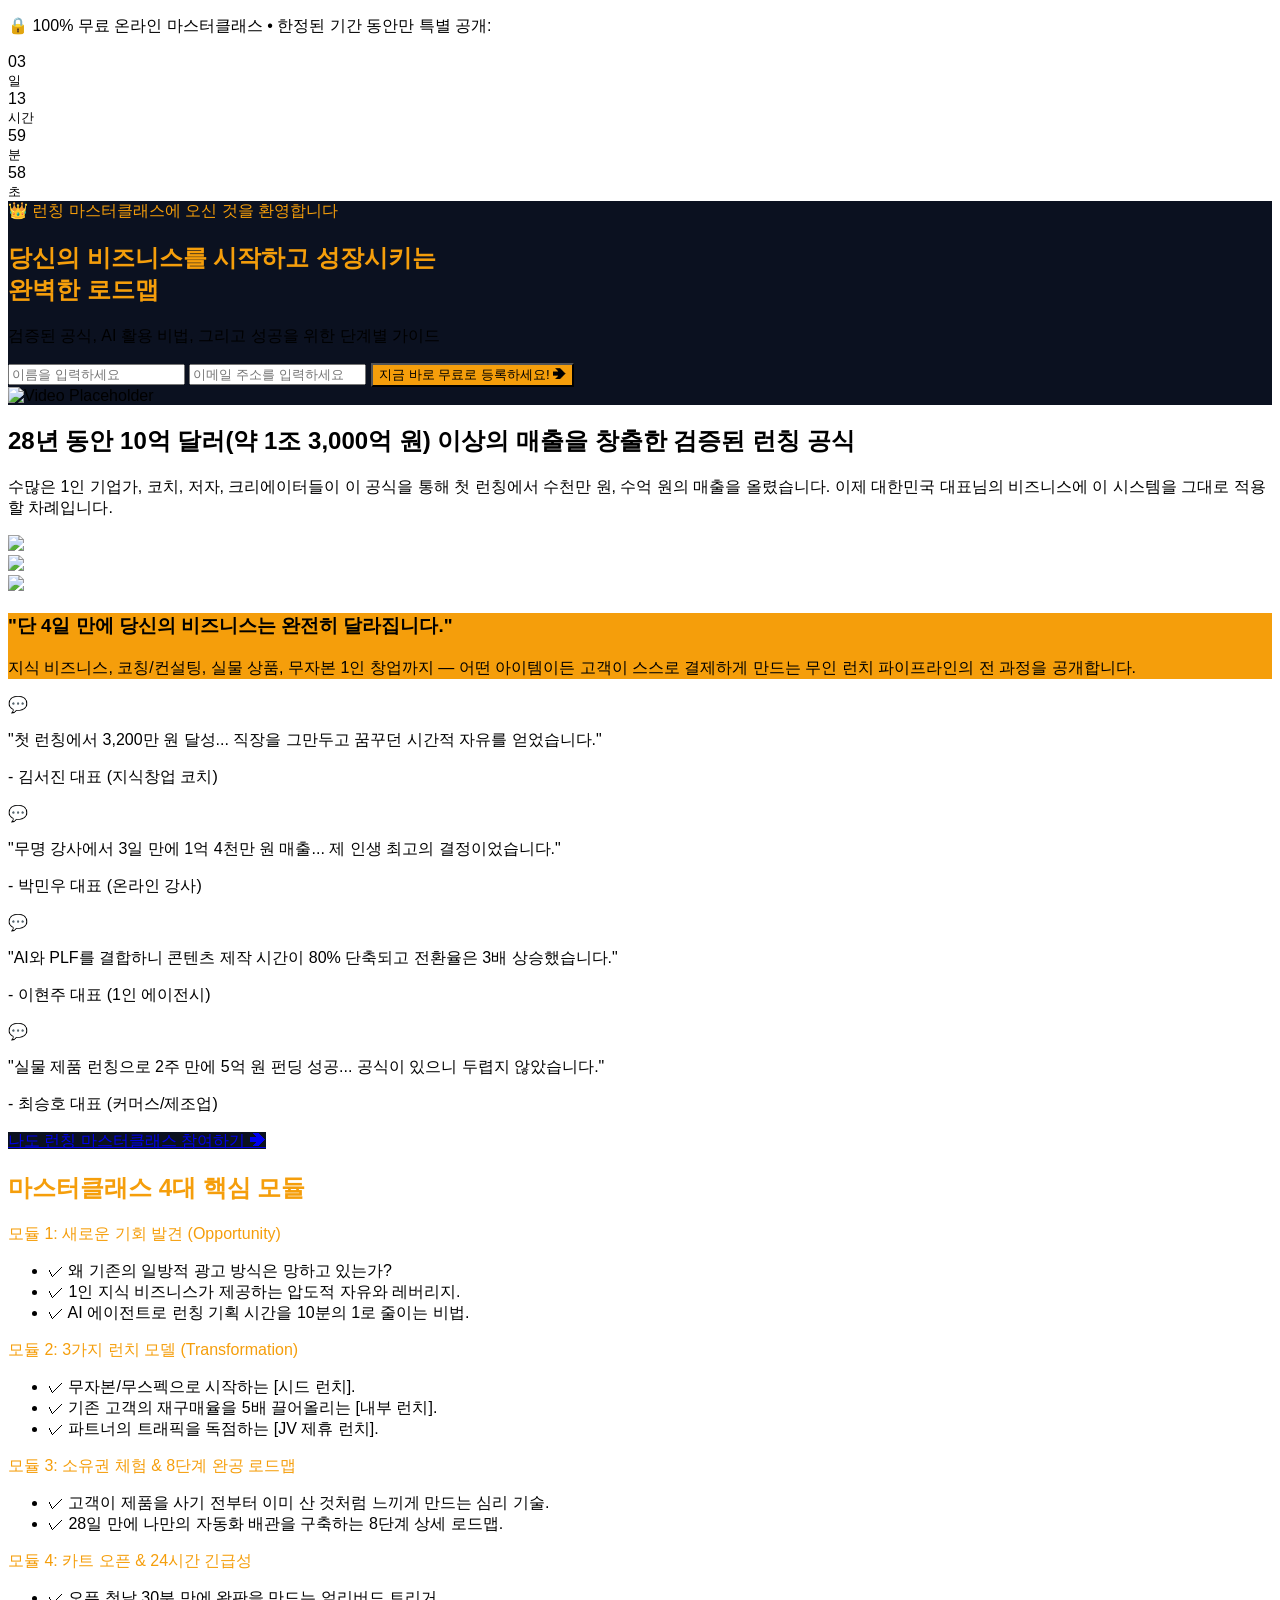
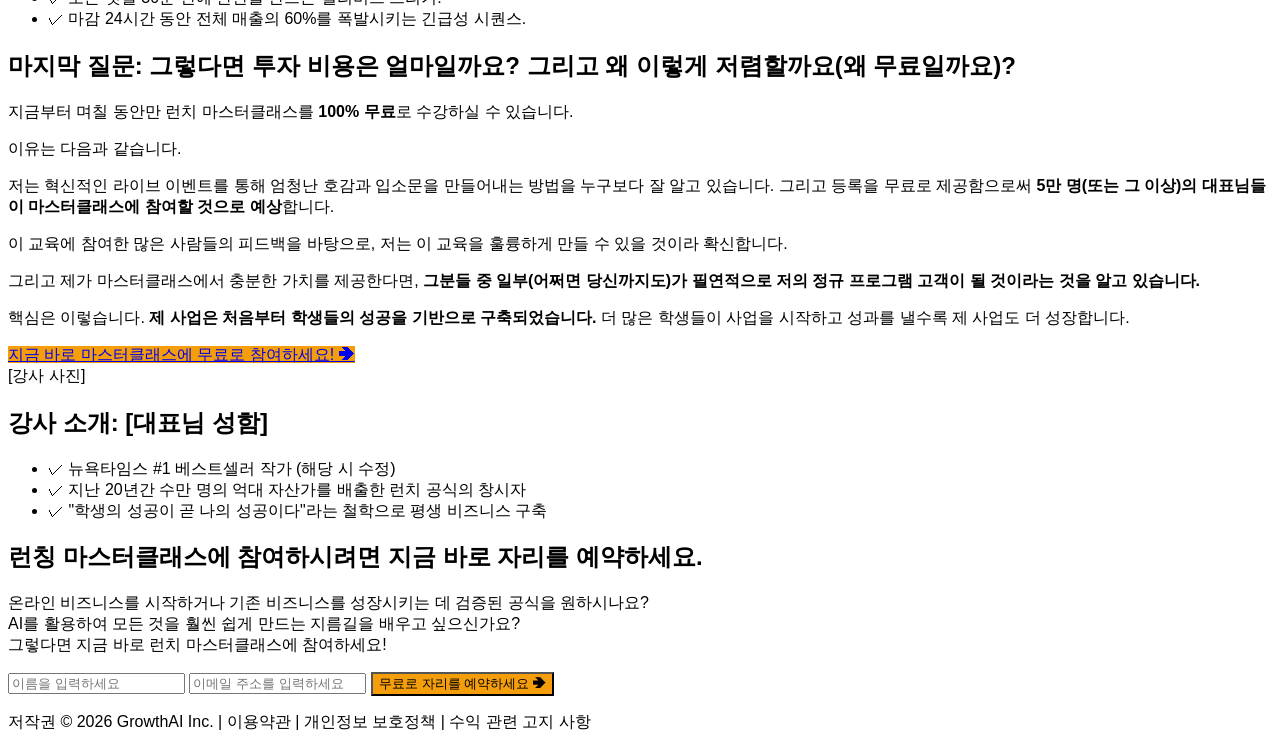
==== commit c371df98: "Inject exact K-PLF swipe copy into 9-section landing page structure" ====
--- a/index.html
+++ b/index.html
@@ -1,18 +1,17 @@
 <!DOCTYPE html>
-<html lang="ko" class="h-full">
+<html lang="ko" class="h-full scroll-smooth">
 <head>
     <meta charset="UTF-8">
     <meta name="viewport" content="width=device-width,initial-scale=1">
-    <title>KPLF 5일 자동화 세일즈 배관</title>
-    <!-- Tailwind CSS (매칭된 라이브 사이트 스타일) -->
+    <title>K-PLF 마스터클래스 무료 등록</title>
     <script src="https://cdn.tailwindcss.com"></script>
     <link href="https://fonts.googleapis.com/css2?family=Pretendard:wght@300;400;600;700;800;900&display=swap" rel="stylesheet">
     <style>
         body { font-family: 'Pretendard', sans-serif; }
-        .bg-navy { background-color: #0b162c; }
-        .text-gold { color: #f59e0b; }
-        .bg-gold { background-color: #f59e0b; }
-        .hover-bg-gold-dark:hover { background-color: #d97706; }
+        .bg-navy { background-color: #0B1120; }
+        .text-gold { color: #F59E0B; }
+        .bg-gold { background-color: #F59E0B; }
+        .hover-bg-gold-dark:hover { background-color: #D97706; }
         .animate-on-scroll {
             opacity: 0;
             transform: translateY(30px);
@@ -26,11 +25,11 @@
 </head>
 <body class="bg-gray-50 text-gray-900 font-sans antialiased">
 
-    <!-- 1. Countdown Banner (Yellow) -->
+    <!-- Countdown Banner (Yellow) -->
     <div class="sticky top-0 w-full bg-yellow-400 p-3 text-yellow-900 z-50 shadow-md">
         <div class="container mx-auto flex flex-col md:flex-row items-center justify-center gap-4">
             <p class="font-bold text-lg md:text-xl text-center mb-0">
-                [긴급] 무료 마스터클래스 배포 마감까지 남은 시간:
+                🔒 100% 무료 온라인 마스터클래스 • 한정된 기간 동안만 특별 공개:
             </p>
             <div class="flex gap-3 text-center">
                 <div class="flex flex-col items-center">
@@ -61,41 +60,33 @@
         </div>
     </div>
 
-    <!-- 2. Hero Section (Navy) -->
+    <!-- 1. Hero Section (Navy) -->
     <section class="relative bg-navy overflow-hidden py-16 md:py-24">
         <div class="container mx-auto px-6 lg:flex lg:items-center gap-12">
-            <!-- Left: Text & CTA -->
             <div class="w-full lg:w-3/5 text-center lg:text-left relative z-20 animate-on-scroll">
+                <div class="text-gold font-bold tracking-widest mb-4">👑 런칭 마스터클래스에 오신 것을 환영합니다</div>
                 <h1 class="font-black text-4xl md:text-5xl leading-tight mb-6 text-gold">
-                    [헤드라인 메인 카피]<br>
-                    <span class="text-white text-3xl md:text-4xl inline-block mt-2">
-                        [헤드라인 서브 카피 1]
-                    </span>
-                    <span class="text-gold text-2xl md:text-3xl inline-block mt-4 font-bold">
-                        (그리고 [서브 카피 2 - 괄호 강조형])
+                    당신의 비즈니스를 시작하고 성장시키는<br>
+                    <span class="text-white text-4xl md:text-5xl inline-block mt-2">
+                        완벽한 로드맵
                     </span>
                 </h1>
-                <p class="text-gray-300 text-lg md:text-xl mb-8 leading-relaxed">
-                    [권위 부여 텍스트: 예) 2005년부터 100만 명이 넘는 사람들이...]<br>
-                    [이제 당신의 차례입니다...]
+                <p class="text-gray-300 text-xl md:text-2xl mb-8 leading-relaxed font-semibold">
+                    검증된 공식, AI 활용 비법, 그리고 성공을 위한 단계별 가이드
                 </p>
                 <div class="max-w-md mx-auto lg:mx-0">
                     <form action="thankyou.html" method="GET" class="bg-white/10 p-6 rounded-2xl border border-white/20 backdrop-blur-sm">
-                        <input type="text" class="w-full p-4 mb-4 rounded-lg border-2 border-transparent focus:border-yellow-400 outline-none text-gray-900 text-lg" placeholder="[이름 입력칸]" required>
-                        <input type="email" class="w-full p-4 mb-6 rounded-lg border-2 border-transparent focus:border-yellow-400 outline-none text-gray-900 text-lg" placeholder="[이메일 입력칸]" required>
+                        <input type="text" class="w-full p-4 mb-4 rounded-lg border-2 border-transparent focus:border-yellow-400 outline-none text-gray-900 text-lg" placeholder="이름을 입력하세요" required>
+                        <input type="email" class="w-full p-4 mb-6 rounded-lg border-2 border-transparent focus:border-yellow-400 outline-none text-gray-900 text-lg" placeholder="이메일 주소를 입력하세요" required>
                         <button type="submit" class="w-full bg-gold hover-bg-gold-dark text-black font-black text-xl py-5 px-6 rounded-full shadow-[0_10px_25px_rgba(245,158,11,0.5)] transition-transform hover:-translate-y-1">
-                            [무료로 내 자리 예약하기 CTA]
+                            지금 바로 무료로 등록하세요! ➔
                         </button>
                     </form>
                 </div>
             </div>
-            
-            <!-- Right: Image/Video -->
             <div class="w-full lg:w-2/5 mt-16 lg:mt-0 relative z-20 animate-on-scroll">
                 <div class="rounded-2xl border-4 border-white/10 overflow-hidden shadow-2xl relative bg-black aspect-video flex items-center justify-center">
-                    <span class="text-white/50 font-bold text-xl">[대표님 히어로 비디오/이미지 삽입 영역]</span>
-                    <img src="https://images.unsplash.com/photo-1516321318423-f06f85e504b3?ixlib=rb-4.0.3&auto=format&fit=crop&w=800&q=80" alt="Video Placeholder" class="absolute inset-0 w-full h-full object-cover opacity-50">
-                    <!-- Play Button Placeholder -->
+                    <img src="https://images.unsplash.com/photo-1516321318423-f06f85e504b3?ixlib=rb-4.0.3&auto=format&fit=crop&w=800&q=80" alt="Video Placeholder" class="absolute inset-0 w-full h-full object-cover opacity-70">
                     <div class="absolute inset-0 flex items-center justify-center cursor-pointer">
                         <div class="w-20 h-20 bg-gold rounded-full flex items-center justify-center shadow-[0_0_30px_rgba(245,158,11,0.6)]">
                             <div class="w-0 h-0 border-t-[15px] border-t-transparent border-l-[25px] border-l-black border-b-[15px] border-b-transparent ml-2"></div>
@@ -106,130 +97,189 @@
         </div>
     </section>
 
-    <!-- 3. Why Now Section (White) -->
+    <!-- 2. Social Proof Section (White) -->
+    <section class="py-20 bg-white">
+        <div class="container mx-auto px-6 text-center animate-on-scroll">
+            <h2 class="text-3xl md:text-4xl font-black text-gray-900 mb-6">
+                28년 동안 10억 달러(약 1조 3,000억 원) 이상의 매출을 창출한 검증된 런칭 공식
+            </h2>
+            <p class="text-xl text-gray-600 max-w-4xl mx-auto leading-relaxed mb-12">
+                수많은 1인 기업가, 코치, 저자, 크리에이터들이 이 공식을 통해 첫 런칭에서 수천만 원, 수억 원의 매출을 올렸습니다. 이제 대한민국 대표님의 비즈니스에 이 시스템을 그대로 적용할 차례입니다.
+            </p>
+            <div class="grid grid-cols-1 md:grid-cols-3 gap-4">
+                <div class="aspect-video bg-gray-200 rounded-xl overflow-hidden"><img src="https://images.unsplash.com/photo-1540575467063-178a50c2df87?ixlib=rb-4.0.3&auto=format&fit=crop&w=600&q=80" class="w-full h-full object-cover"></div>
+                <div class="aspect-video bg-gray-200 rounded-xl overflow-hidden"><img src="https://images.unsplash.com/photo-1475721027785-f74eccf877e2?ixlib=rb-4.0.3&auto=format&fit=crop&w=600&q=80" class="w-full h-full object-cover"></div>
+                <div class="aspect-video bg-gray-200 rounded-xl overflow-hidden"><img src="https://images.unsplash.com/photo-1551818255-e6e10975bc17?ixlib=rb-4.0.3&auto=format&fit=crop&w=600&q=80" class="w-full h-full object-cover"></div>
+            </div>
+        </div>
+    </section>
+
+    <!-- 3. Gold Highlight Box -->
+    <section class="py-16 bg-gray-50">
+        <div class="container mx-auto px-6 animate-on-scroll">
+            <div class="bg-gold p-10 rounded-3xl text-center shadow-xl border-4 border-yellow-500">
+                <h3 class="text-3xl md:text-4xl font-black text-black mb-4">"단 4일 만에 당신의 비즈니스는 완전히 달라집니다."</h3>
+                <p class="text-xl font-bold text-gray-900 max-w-3xl mx-auto">
+                    지식 비즈니스, 코칭/컨설팅, 실물 상품, 무자본 1인 창업까지 — 어떤 아이템이든 고객이 스스로 결제하게 만드는 무인 런치 파이프라인의 전 과정을 공개합니다.
+                </p>
+            </div>
+        </div>
+    </section>
+
+    <!-- 4. Success Stories 1 (Cards) -->
     <section class="py-20 bg-white">
         <div class="container mx-auto px-6">
-            <h2 class="text-3xl md:text-5xl font-black text-center mb-16 text-gray-900 animate-on-scroll">
-                [왜 지금 당장 시작해야 하는가? 메인 카피]
+            <div class="grid grid-cols-1 md:grid-cols-2 gap-8">
+                <div class="p-8 bg-gray-50 rounded-2xl border border-gray-100 shadow-lg animate-on-scroll">
+                    <div class="text-4xl mb-4">💬</div>
+                    <p class="text-lg text-gray-700 italic mb-6">"첫 런칭에서 3,200만 원 달성... 직장을 그만두고 꿈꾸던 시간적 자유를 얻었습니다."</p>
+                    <p class="font-bold text-gray-900">- 김서진 대표 (지식창업 코치)</p>
+                </div>
+                <div class="p-8 bg-gray-50 rounded-2xl border border-gray-100 shadow-lg animate-on-scroll">
+                    <div class="text-4xl mb-4">💬</div>
+                    <p class="text-lg text-gray-700 italic mb-6">"무명 강사에서 3일 만에 1억 4천만 원 매출... 제 인생 최고의 결정이었습니다."</p>
+                    <p class="font-bold text-gray-900">- 박민우 대표 (온라인 강사)</p>
+                </div>
+                <div class="p-8 bg-gray-50 rounded-2xl border border-gray-100 shadow-lg animate-on-scroll">
+                    <div class="text-4xl mb-4">💬</div>
+                    <p class="text-lg text-gray-700 italic mb-6">"AI와 PLF를 결합하니 콘텐츠 제작 시간이 80% 단축되고 전환율은 3배 상승했습니다."</p>
+                    <p class="font-bold text-gray-900">- 이현주 대표 (1인 에이전시)</p>
+                </div>
+                <div class="p-8 bg-gray-50 rounded-2xl border border-gray-100 shadow-lg animate-on-scroll">
+                    <div class="text-4xl mb-4">💬</div>
+                    <p class="text-lg text-gray-700 italic mb-6">"실물 제품 런칭으로 2주 만에 5억 원 펀딩 성공... 공식이 있으니 두렵지 않았습니다."</p>
+                    <p class="font-bold text-gray-900">- 최승호 대표 (커머스/제조업)</p>
+                </div>
+            </div>
+            <div class="text-center mt-12 animate-on-scroll">
+                <a href="#hero" class="inline-block bg-navy text-white font-bold text-xl py-4 px-10 rounded-full shadow-lg hover:bg-gray-800 transition-colors">
+                    나도 런칭 마스터클래스 참여하기 ➔
+                </a>
+            </div>
+        </div>
+    </section>
+
+    <!-- 5. 4 Modules (Dark Blue) -->
+    <section class="py-24 bg-[#0B1120] text-white">
+        <div class="container mx-auto px-6 max-w-5xl">
+            <h2 class="text-3xl md:text-5xl font-black text-center mb-16 text-gold animate-on-scroll">
+                마스터클래스 4대 핵심 모듈
             </h2>
-            <div class="grid grid-cols-1 md:grid-cols-3 gap-10">
-                <div class="text-center p-8 bg-gray-50 rounded-2xl border border-gray-100 shadow-lg animate-on-scroll">
-                    <div class="text-6xl mb-6">📉</div>
-                    <h3 class="text-2xl font-bold mb-4 text-gray-900">[이유 1 제목]</h3>
-                    <p class="text-gray-600 text-lg">[이유 1 상세 설명 텍스트를 입력하세요. 길지 않게 3~4줄로 작성]</p>
-                </div>
-                <div class="text-center p-8 bg-gray-50 rounded-2xl border border-gray-100 shadow-lg animate-on-scroll">
-                    <div class="text-6xl mb-6">🤖</div>
-                    <h3 class="text-2xl font-bold mb-4 text-gray-900">[이유 2 제목]</h3>
-                    <p class="text-gray-600 text-lg">[이유 2 상세 설명 텍스트를 입력하세요. 길지 않게 3~4줄로 작성]</p>
-                </div>
-                <div class="text-center p-8 bg-gray-50 rounded-2xl border border-gray-100 shadow-lg animate-on-scroll">
-                    <div class="text-6xl mb-6">⏳</div>
-                    <h3 class="text-2xl font-bold mb-4 text-gray-900">[이유 3 제목]</h3>
-                    <p class="text-gray-600 text-lg">[이유 3 상세 설명 텍스트를 입력하세요. 길지 않게 3~4줄로 작성]</p>
-                </div>
-            </div>
-        </div>
-    </section>
-
-    <!-- 4. Curriculum Section (Navy) -->
-    <section class="py-24 bg-navy text-white">
-        <div class="container mx-auto px-6 max-w-4xl">
-            <h2 class="text-3xl md:text-5xl font-black text-center mb-16 text-gold animate-on-scroll">
-                [마스터클래스에서 배울 내용 타이틀]
+            <div class="grid grid-cols-1 md:grid-cols-2 gap-8">
+                <!-- Module 1 -->
+                <div class="bg-white/5 border border-white/10 p-8 rounded-2xl animate-on-scroll hover:border-gold transition-colors">
+                    <div class="text-2xl font-black text-gold mb-4">모듈 1: 새로운 기회 발견 (Opportunity)</div>
+                    <ul class="space-y-3 text-gray-300">
+                        <li>✓ 왜 기존의 일방적 광고 방식은 망하고 있는가?</li>
+                        <li>✓ 1인 지식 비즈니스가 제공하는 압도적 자유와 레버리지.</li>
+                        <li>✓ AI 에이전트로 런칭 기획 시간을 10분의 1로 줄이는 비법.</li>
+                    </ul>
+                </div>
+                <!-- Module 2 -->
+                <div class="bg-white/5 border border-white/10 p-8 rounded-2xl animate-on-scroll hover:border-gold transition-colors">
+                    <div class="text-2xl font-black text-gold mb-4">모듈 2: 3가지 런치 모델 (Transformation)</div>
+                    <ul class="space-y-3 text-gray-300">
+                        <li>✓ 무자본/무스펙으로 시작하는 [시드 런치].</li>
+                        <li>✓ 기존 고객의 재구매율을 5배 끌어올리는 [내부 런치].</li>
+                        <li>✓ 파트너의 트래픽을 독점하는 [JV 제휴 런치].</li>
+                    </ul>
+                </div>
+                <!-- Module 3 -->
+                <div class="bg-white/5 border border-white/10 p-8 rounded-2xl animate-on-scroll hover:border-gold transition-colors">
+                    <div class="text-2xl font-black text-gold mb-4">모듈 3: 소유권 체험 & 8단계 완공 로드맵</div>
+                    <ul class="space-y-3 text-gray-300">
+                        <li>✓ 고객이 제품을 사기 전부터 이미 산 것처럼 느끼게 만드는 심리 기술.</li>
+                        <li>✓ 28일 만에 나만의 자동화 배관을 구축하는 8단계 상세 로드맵.</li>
+                    </ul>
+                </div>
+                <!-- Module 4 -->
+                <div class="bg-white/5 border border-white/10 p-8 rounded-2xl animate-on-scroll hover:border-gold transition-colors">
+                    <div class="text-2xl font-black text-gold mb-4">모듈 4: 카트 오픈 & 24시간 긴급성</div>
+                    <ul class="space-y-3 text-gray-300">
+                        <li>✓ 오픈 첫날 30분 만에 완판을 만드는 얼리버드 트리거.</li>
+                        <li>✓ 마감 24시간 동안 전체 매출의 60%를 폭발시키는 긴급성 시퀀스.</li>
+                    </ul>
+                </div>
+            </div>
+        </div>
+    </section>
+
+    <!-- 7. The Last Question (Navy/Gold Highlight) -->
+    <section class="py-24 bg-gray-50">
+        <div class="container mx-auto px-6 max-w-4xl animate-on-scroll">
+            <div class="bg-white p-10 md:p-16 rounded-3xl shadow-2xl border-t-8 border-gold">
+                <h2 class="text-3xl md:text-4xl font-black mb-8 text-gray-900 leading-tight">
+                    마지막 질문: 그렇다면 투자 비용은 얼마일까요? 그리고 왜 이렇게 저렴할까요(왜 무료일까요)?
+                </h2>
+                <div class="prose prose-lg text-gray-700 max-w-none space-y-6">
+                    <p>지금부터 며칠 동안만 런치 마스터클래스를 <strong>100% 무료</strong>로 수강하실 수 있습니다.</p>
+                    <p>이유는 다음과 같습니다.</p>
+                    <p>저는 혁신적인 라이브 이벤트를 통해 엄청난 호감과 입소문을 만들어내는 방법을 누구보다 잘 알고 있습니다. 그리고 등록을 무료로 제공함으로써 <strong>5만 명(또는 그 이상)의 대표님들이 마스터클래스에 참여할 것으로 예상</strong>합니다.</p>
+                    <p>이 교육에 참여한 많은 사람들의 피드백을 바탕으로, 저는 이 교육을 훌륭하게 만들 수 있을 것이라 확신합니다.</p>
+                    <p>그리고 제가 마스터클래스에서 충분한 가치를 제공한다면, <strong>그분들 중 일부(어쩌면 당신까지도)가 필연적으로 저의 정규 프로그램 고객이 될 것이라는 것을 알고 있습니다.</strong></p>
+                    <p>핵심은 이렇습니다. <strong>제 사업은 처음부터 학생들의 성공을 기반으로 구축되었습니다.</strong> 더 많은 학생들이 사업을 시작하고 성과를 낼수록 제 사업도 더 성장합니다.</p>
+                </div>
+                <div class="mt-12 text-center">
+                    <a href="#hero" class="inline-block w-full md:w-auto bg-gold hover-bg-gold-dark text-black font-black text-xl py-5 px-10 rounded-full shadow-[0_10px_25px_rgba(245,158,11,0.5)] transition-transform hover:-translate-y-1">
+                        지금 바로 마스터클래스에 무료로 참여하세요! ➔
+                    </a>
+                </div>
+            </div>
+        </div>
+    </section>
+
+    <!-- 8. Instructor Section (White) -->
+    <section class="py-20 bg-white border-t border-gray-100">
+        <div class="container mx-auto px-6 max-w-5xl animate-on-scroll">
+            <div class="flex flex-col md:flex-row items-center gap-12">
+                <div class="w-full md:w-1/3">
+                    <div class="aspect-square bg-gray-200 rounded-full border-4 border-gold overflow-hidden shadow-xl">
+                        <!-- <img src="assets/profile.jpg" alt="제프 워커" class="w-full h-full object-cover"> -->
+                        <div class="w-full h-full flex items-center justify-center text-gray-500 font-bold bg-gray-100">[강사 사진]</div>
+                    </div>
+                </div>
+                <div class="w-full md:w-2/3">
+                    <h2 class="text-3xl font-black text-gray-900 mb-4">강사 소개: [대표님 성함]</h2>
+                    <ul class="space-y-4 text-lg text-gray-600">
+                        <li>✓ 뉴욕타임스 #1 베스트셀러 작가 (해당 시 수정)</li>
+                        <li>✓ 지난 20년간 수만 명의 억대 자산가를 배출한 런치 공식의 창시자</li>
+                        <li>✓ "학생의 성공이 곧 나의 성공이다"라는 철학으로 평생 비즈니스 구축</li>
+                    </ul>
+                </div>
+            </div>
+        </div>
+    </section>
+
+    <!-- 9. Final Urgency CTA (Dark) -->
+    <section class="py-24 bg-[#050A14]">
+        <div class="container mx-auto px-6 max-w-3xl text-center animate-on-scroll">
+            <h2 class="text-4xl md:text-5xl font-black text-white mb-8 leading-tight">
+                런칭 마스터클래스에 참여하시려면 지금 바로 자리를 예약하세요.
             </h2>
-            <div class="space-y-6">
-                <div class="bg-white/5 border border-white/10 p-8 rounded-2xl flex flex-col md:flex-row items-center gap-8 animate-on-scroll hover:border-gold transition-colors">
-                    <div class="text-4xl font-black text-gold w-24 text-center">Day 1</div>
-                    <div>
-                        <h3 class="text-2xl font-bold mb-2">[Day 1 제목 텍스트]</h3>
-                        <p class="text-gray-400 text-lg">[Day 1 설명 텍스트]</p>
-                    </div>
-                </div>
-                <div class="bg-white/5 border border-white/10 p-8 rounded-2xl flex flex-col md:flex-row items-center gap-8 animate-on-scroll hover:border-gold transition-colors">
-                    <div class="text-4xl font-black text-gold w-24 text-center">Day 2</div>
-                    <div>
-                        <h3 class="text-2xl font-bold mb-2">[Day 2 제목 텍스트]</h3>
-                        <p class="text-gray-400 text-lg">[Day 2 설명 텍스트]</p>
-                    </div>
-                </div>
-                <div class="bg-white/5 border border-white/10 p-8 rounded-2xl flex flex-col md:flex-row items-center gap-8 animate-on-scroll hover:border-gold transition-colors">
-                    <div class="text-4xl font-black text-gold w-24 text-center">Day 3</div>
-                    <div>
-                        <h3 class="text-2xl font-bold mb-2">[Day 3 제목 텍스트]</h3>
-                        <p class="text-gray-400 text-lg">[Day 3 설명 텍스트]</p>
-                    </div>
-                </div>
-            </div>
-        </div>
-    </section>
-
-    <!-- 5. Persona Section (White - Magazine Style) -->
-    <section class="py-24 bg-white">
-        <div class="container mx-auto px-6 max-w-6xl">
-            <div class="flex flex-col lg:flex-row gap-16 items-start animate-on-scroll">
-                <div class="w-full lg:w-1/3">
-                    <!-- Photo Placeholder -->
-                    <div class="w-full aspect-[3/4] bg-gray-200 rounded-2xl border-4 border-gold shadow-[20px_20px_0_#f59e0b] flex items-center justify-center overflow-hidden">
-                        <span class="text-gray-500 font-bold text-center px-4">[대표님 프로필 사진<br>세로형 고화질 삽입]</span>
-                        <!-- img src="assets/persona.png" alt="Profile" class="w-full h-full object-cover" -->
-                    </div>
-                </div>
-                <div class="w-full lg:w-2/3">
-                    <h2 class="text-4xl md:text-5xl font-black text-gray-900 mb-8">
-                        [Who is OOO? / 왜 제 말을 들어야 할까요?]
-                    </h2>
-                    <div class="prose prose-lg text-gray-600 text-xl leading-relaxed space-y-6">
-                        <p>[대표님 스토리 문단 1: 도입부 및 공감 형성]</p>
-                        <p>[대표님 스토리 문단 2: 실패담 또는 가장 힘들었던 순간 - 병원 신세 등]</p>
-                        <p>[대표님 스토리 문단 3: 깨달음 및 해결책(무인 배관) 발견 과정]</p>
-                        <p>[대표님 스토리 문단 4: 현재의 성공 및 이 마스터클래스를 여는 이유]</p>
-                        <p class="font-bold text-gray-900 pt-4">[대표님 성함 / 서명 삽입]</p>
-                    </div>
-                </div>
-            </div>
-        </div>
-    </section>
-
-    <!-- 6. Why I'm Doing This (Yellow Box) -->
-    <section class="py-24 bg-navy">
-        <div class="container mx-auto px-6 max-w-4xl animate-on-scroll">
-            <div class="bg-gold text-black p-10 md:p-16 rounded-3xl text-center shadow-2xl">
-                <h2 class="text-3xl md:text-5xl font-black mb-6">
-                    [투명한 의도 고백 제목: 왜 이 고급 정보를 무료로?]
-                </h2>
-                <p class="text-xl md:text-2xl font-bold leading-relaxed">
-                    [투명한 의도 설명 텍스트: "간단합니다. 이 무료 과정을 끝까지 보신 분 중 일부는 필연적으로 제 유료 컨설팅 고객이 될 것이기 때문입니다. 하지만 약속드립니다. 무료 영상만으로도 충분한 가치를 얻어 가실 수 있습니다."]
-                </p>
-            </div>
-        </div>
-    </section>
-
-    <!-- 7. Final CTA (Dark) -->
-    <section class="py-24 bg-[#050a14] border-t border-white/10">
-        <div class="container mx-auto px-6 max-w-2xl text-center animate-on-scroll">
-            <h2 class="text-4xl md:text-5xl font-black text-white mb-10">
-                [마지막 강력한 액션 유도 타이틀]
-            </h2>
+            <p class="text-xl text-gray-300 mb-10 leading-relaxed">
+                온라인 비즈니스를 시작하거나 기존 비즈니스를 성장시키는 데 검증된 공식을 원하시나요?<br>
+                AI를 활용하여 모든 것을 훨씬 쉽게 만드는 지름길을 배우고 싶으신가요?<br>
+                그렇다면 지금 바로 런치 마스터클래스에 참여하세요!
+            </p>
             <form action="thankyou.html" method="GET" class="bg-white/5 p-8 rounded-3xl border border-white/10">
-                <input type="text" class="w-full p-5 mb-5 rounded-xl border-2 border-transparent focus:border-yellow-400 outline-none text-gray-900 text-xl" placeholder="[이름 입력칸]" required>
-                <input type="email" class="w-full p-5 mb-8 rounded-xl border-2 border-transparent focus:border-yellow-400 outline-none text-gray-900 text-xl" placeholder="[이메일 입력칸]" required>
+                <input type="text" class="w-full p-5 mb-5 rounded-xl border-2 border-transparent focus:border-yellow-400 outline-none text-gray-900 text-xl" placeholder="이름을 입력하세요" required>
+                <input type="email" class="w-full p-5 mb-8 rounded-xl border-2 border-transparent focus:border-yellow-400 outline-none text-gray-900 text-xl" placeholder="이메일 주소를 입력하세요" required>
                 <button type="submit" class="w-full bg-gold hover-bg-gold-dark text-black font-black text-2xl py-6 px-6 rounded-full shadow-[0_10px_25px_rgba(245,158,11,0.5)] transition-transform hover:-translate-y-1">
-                    [무료로 내 자리 예약하기 CTA]
+                    무료로 자리를 예약하세요 ➔
                 </button>
             </form>
         </div>
     </section>
 
-    <footer class="bg-[#02050a] py-10 text-center text-gray-500 text-sm">
-        <p>&copy; [연도] [회사명]. All Rights Reserved. | [개인정보처리방침 링크 등]</p>
+    <footer class="bg-black py-10 text-center text-gray-600 text-sm">
+        <p>저작권 &copy; 2026 GrowthAI Inc. | 이용약관 | 개인정보 보호정책 | 수익 관련 고지 사항</p>
     </footer>
 
-    <!-- Scroll Animation Script -->
+    <!-- Scripts -->
     <script>
         document.addEventListener("DOMContentLoaded", function() {
             // Countdown Timer Script
-            const countdownDate = new Date().getTime() + (3 * 24 * 60 * 60 * 1000) + (14 * 60 * 60 * 1000); // 3 days 14 hours from now
+            const countdownDate = new Date().getTime() + (3 * 24 * 60 * 60 * 1000) + (14 * 60 * 60 * 1000); 
             
             const timer = setInterval(function() {
                 const now = new Date().getTime();
@@ -240,15 +290,10 @@
                     return;
                 }
                 
-                const days = Math.floor(distance / (1000 * 60 * 60 * 24));
-                const hours = Math.floor((distance % (1000 * 60 * 60 * 24)) / (1000 * 60 * 60));
-                const minutes = Math.floor((distance % (1000 * 60 * 60)) / (1000 * 60));
-                const seconds = Math.floor((distance % (1000 * 60)) / 1000);
-                
-                document.getElementById("days").innerHTML = days.toString().padStart(2, '0');
-                document.getElementById("hours").innerHTML = hours.toString().padStart(2, '0');
-                document.getElementById("minutes").innerHTML = minutes.toString().padStart(2, '0');
-                document.getElementById("seconds").innerHTML = seconds.toString().padStart(2, '0');
+                document.getElementById("days").innerHTML = Math.floor(distance / (1000 * 60 * 60 * 24)).toString().padStart(2, '0');
+                document.getElementById("hours").innerHTML = Math.floor((distance % (1000 * 60 * 60 * 24)) / (1000 * 60 * 60)).toString().padStart(2, '0');
+                document.getElementById("minutes").innerHTML = Math.floor((distance % (1000 * 60 * 60)) / (1000 * 60)).toString().padStart(2, '0');
+                document.getElementById("seconds").innerHTML = Math.floor((distance % (1000 * 60)) / 1000).toString().padStart(2, '0');
             }, 1000);
 
             // Scroll Animation Observer
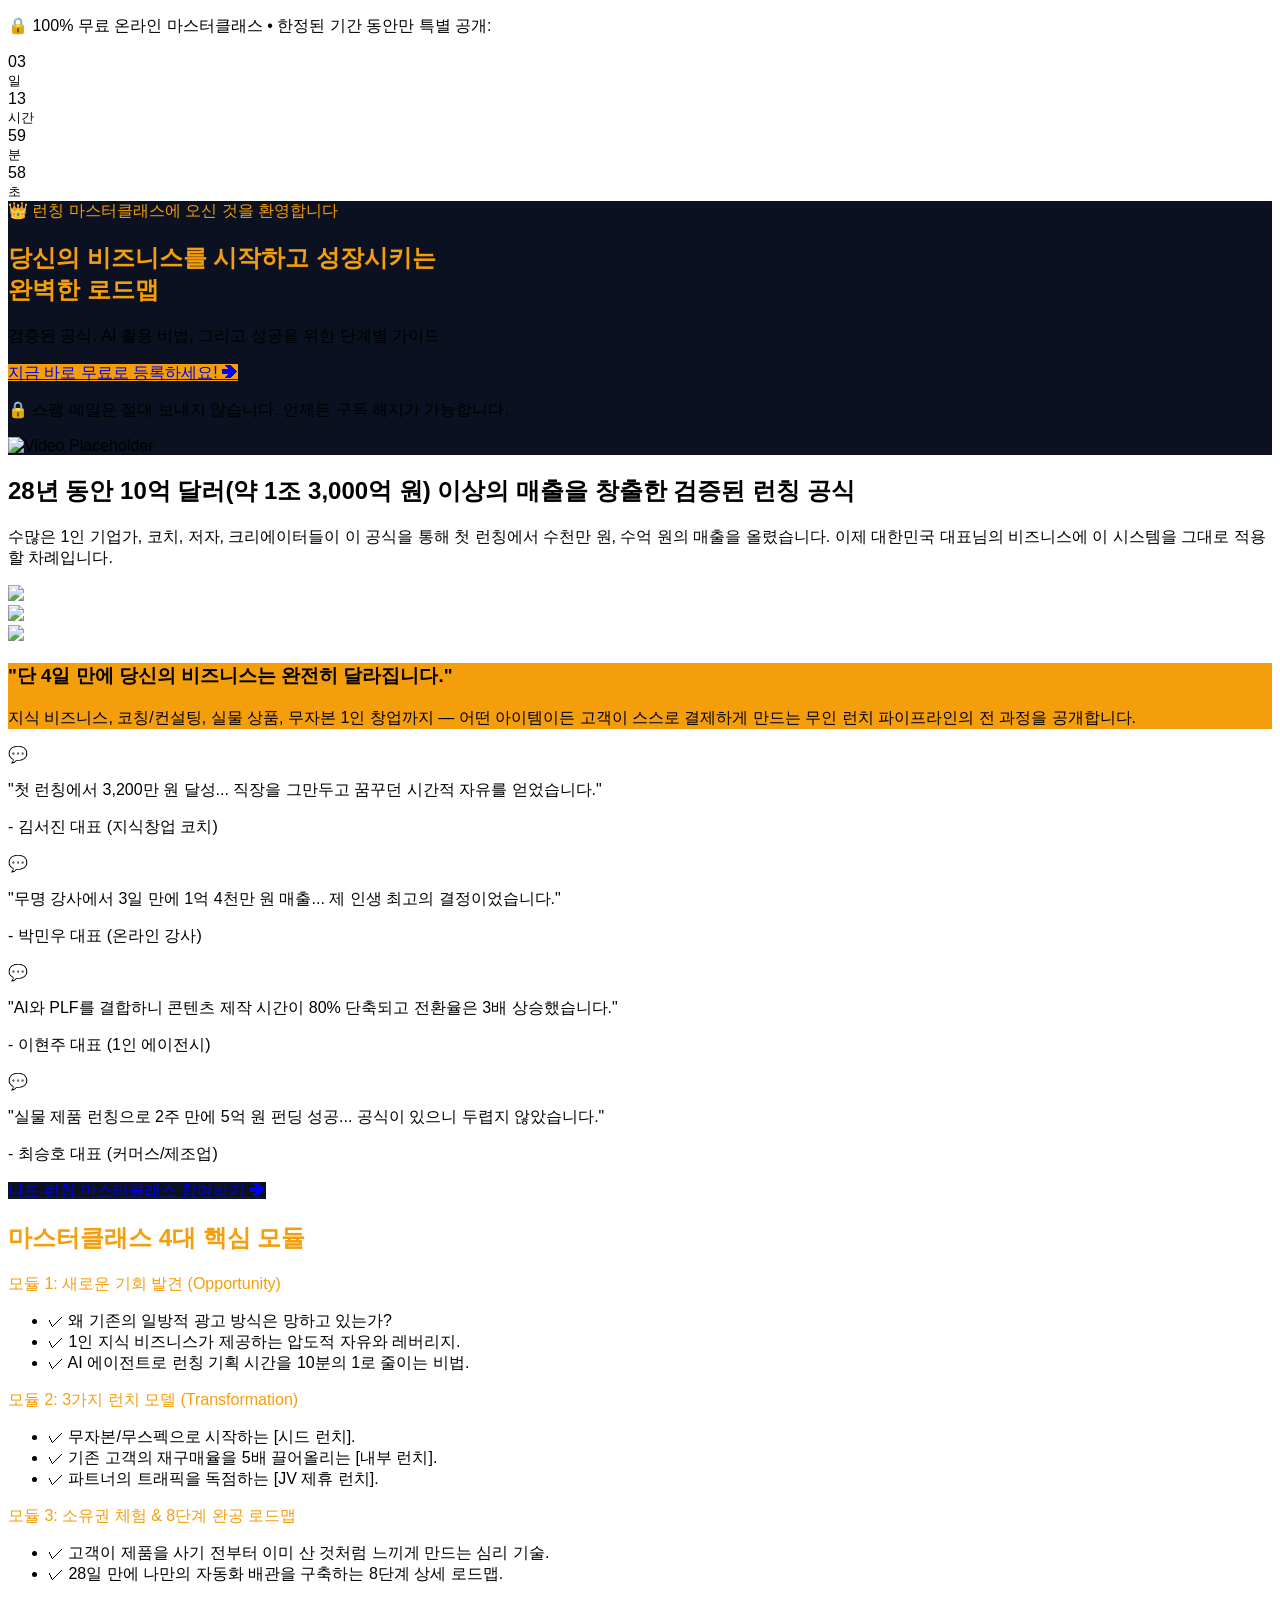
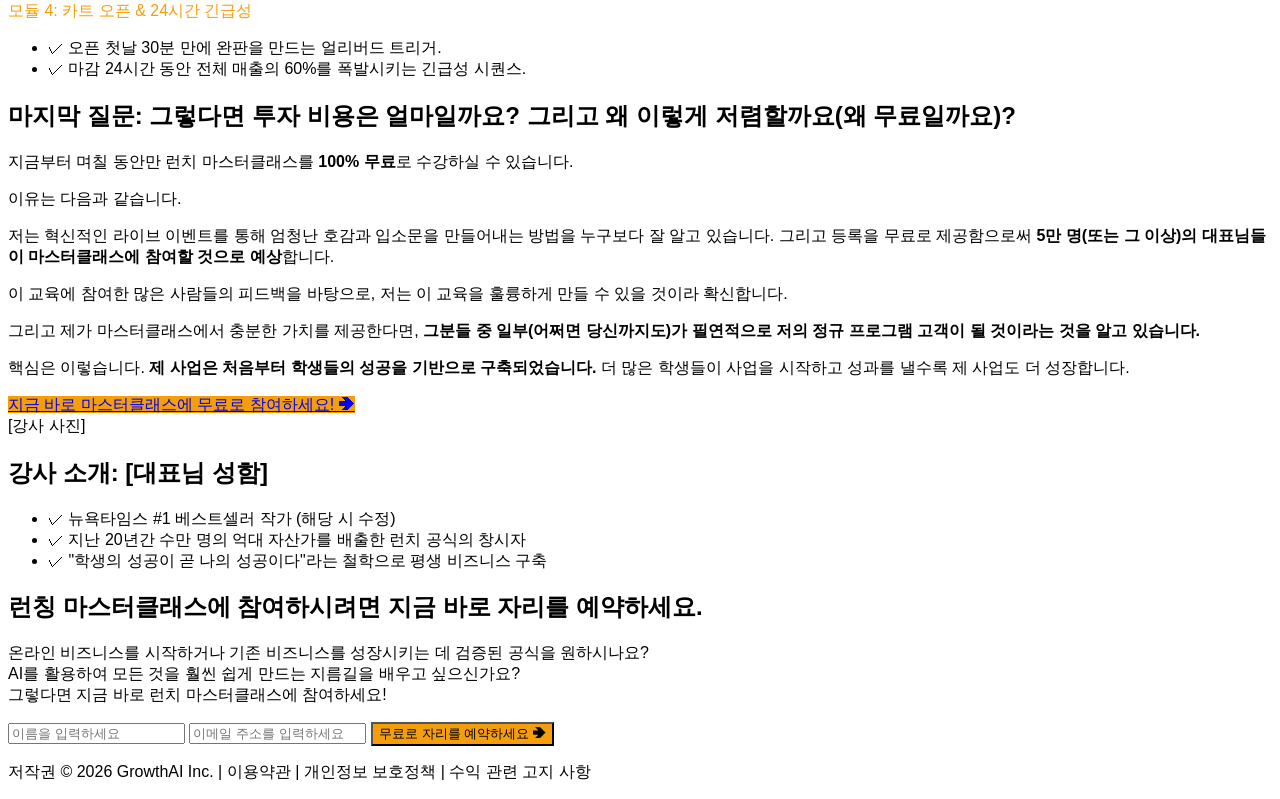
==== commit b3768316: "Replace exposed hero form inputs with CTA button linking to bottom form" ====
--- a/index.html
+++ b/index.html
@@ -75,13 +75,10 @@
                     검증된 공식, AI 활용 비법, 그리고 성공을 위한 단계별 가이드
                 </p>
                 <div class="max-w-md mx-auto lg:mx-0">
-                    <form action="thankyou.html" method="GET" class="bg-white/10 p-6 rounded-2xl border border-white/20 backdrop-blur-sm">
-                        <input type="text" class="w-full p-4 mb-4 rounded-lg border-2 border-transparent focus:border-yellow-400 outline-none text-gray-900 text-lg" placeholder="이름을 입력하세요" required>
-                        <input type="email" class="w-full p-4 mb-6 rounded-lg border-2 border-transparent focus:border-yellow-400 outline-none text-gray-900 text-lg" placeholder="이메일 주소를 입력하세요" required>
-                        <button type="submit" class="w-full bg-gold hover-bg-gold-dark text-black font-black text-xl py-5 px-6 rounded-full shadow-[0_10px_25px_rgba(245,158,11,0.5)] transition-transform hover:-translate-y-1">
-                            지금 바로 무료로 등록하세요! ➔
-                        </button>
-                    </form>
+                    <a href="#enroll" class="inline-block w-full text-center bg-gold hover-bg-gold-dark text-black font-black text-xl md:text-2xl py-6 px-6 rounded-full shadow-[0_10px_25px_rgba(245,158,11,0.5)] transition-transform hover:-translate-y-1">
+                        지금 바로 무료로 등록하세요! ➔
+                    </a>
+                    <p class="text-gray-400 mt-4 text-sm font-semibold">🔒 스팸 메일은 절대 보내지 않습니다. 언제든 구독 해지가 가능합니다.</p>
                 </div>
             </div>
             <div class="w-full lg:w-2/5 mt-16 lg:mt-0 relative z-20 animate-on-scroll">
@@ -251,7 +248,7 @@
     </section>
 
     <!-- 9. Final Urgency CTA (Dark) -->
-    <section class="py-24 bg-[#050A14]">
+    <section id="enroll" class="py-24 bg-[#050A14]">
         <div class="container mx-auto px-6 max-w-3xl text-center animate-on-scroll">
             <h2 class="text-4xl md:text-5xl font-black text-white mb-8 leading-tight">
                 런칭 마스터클래스에 참여하시려면 지금 바로 자리를 예약하세요.
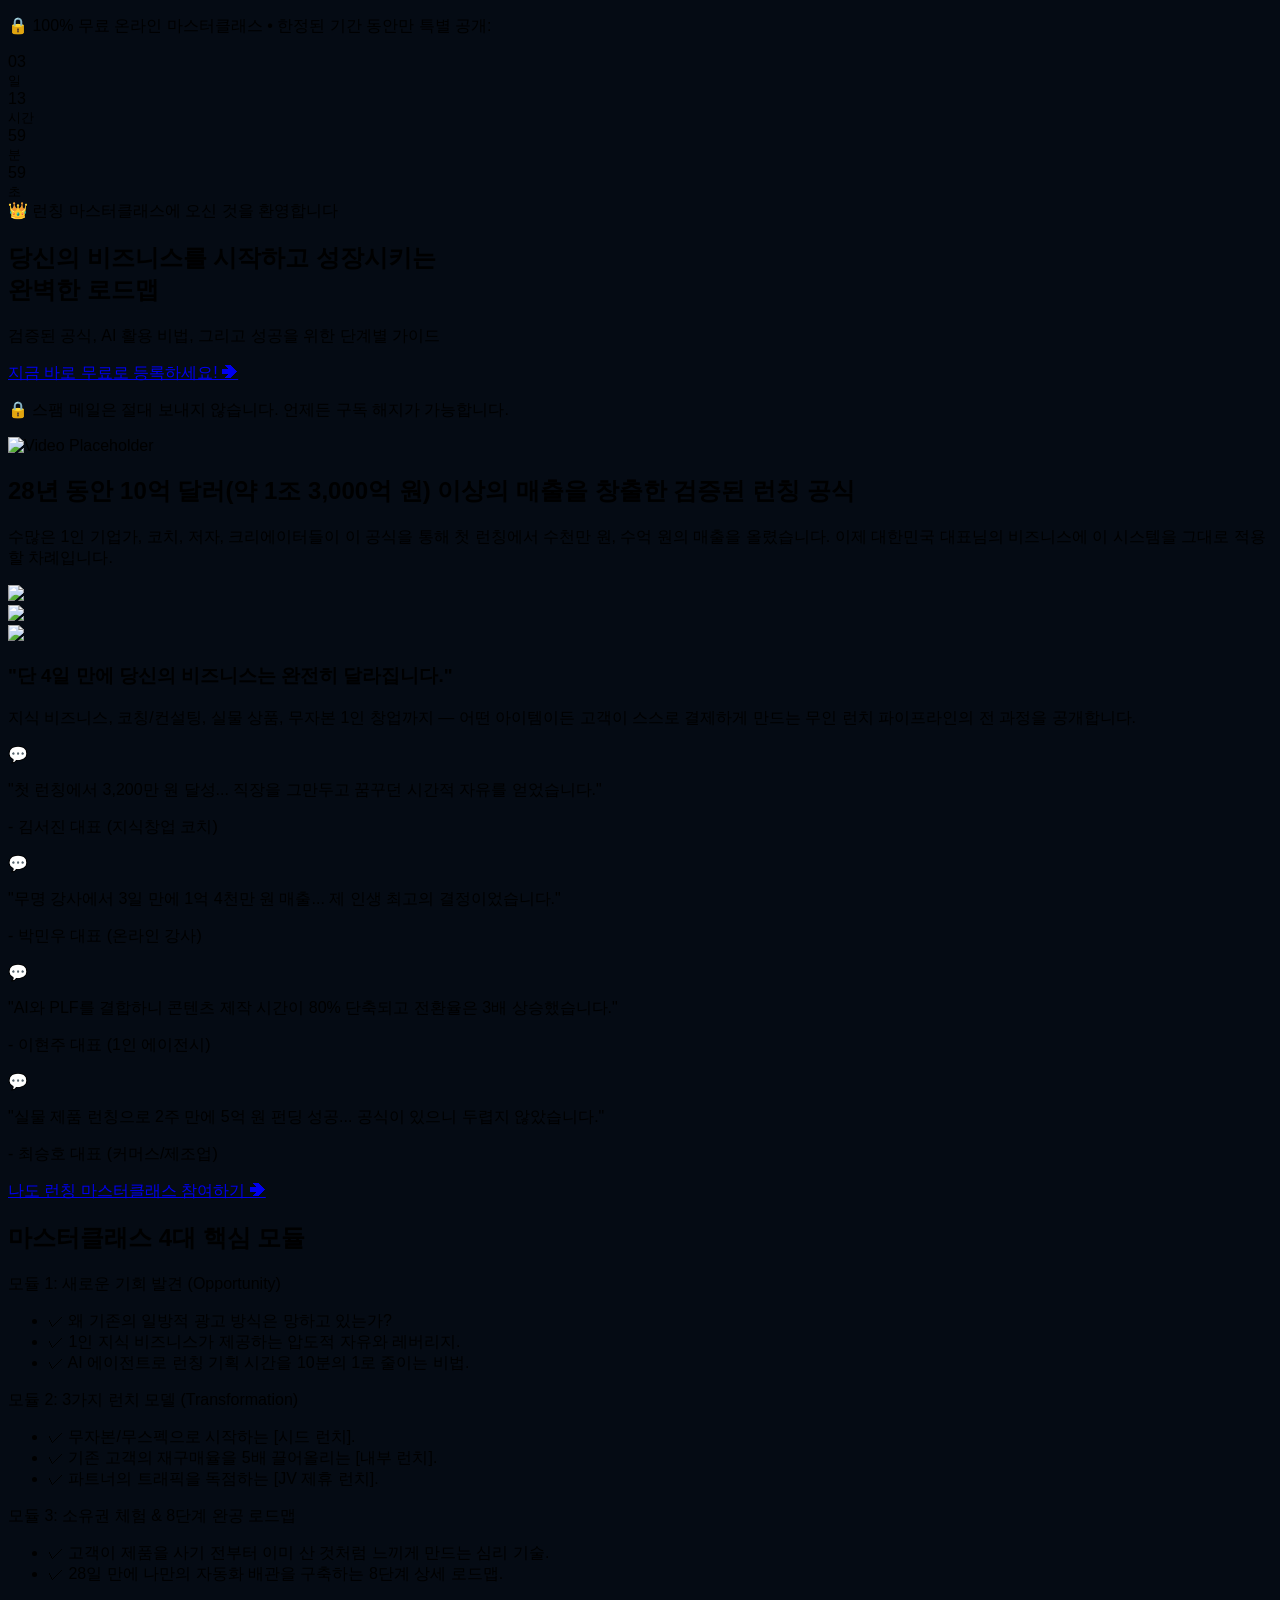
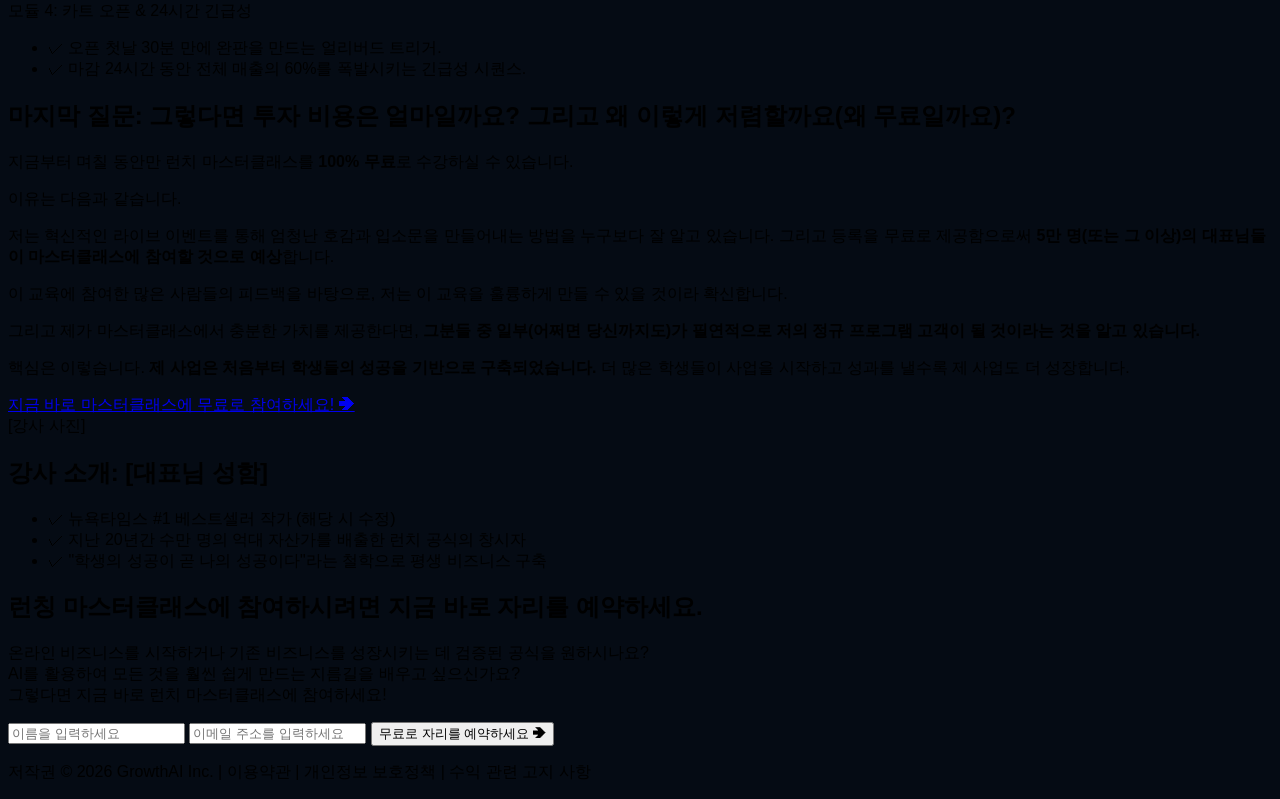
==== commit 86ba6602: "Apply Luxury Dark Mode & Neon Cyan styling (Domus Summit vibe)" ====
--- a/index.html
+++ b/index.html
@@ -6,24 +6,13 @@
     <title>K-PLF 마스터클래스 무료 등록</title>
     <script src="https://cdn.tailwindcss.com"></script>
     <link href="https://fonts.googleapis.com/css2?family=Pretendard:wght@300;400;600;700;800;900&display=swap" rel="stylesheet">
-    <style>
-        body { font-family: 'Pretendard', sans-serif; }
-        .bg-navy { background-color: #0B1120; }
-        .text-gold { color: #F59E0B; }
-        .bg-gold { background-color: #F59E0B; }
-        .hover-bg-gold-dark:hover { background-color: #D97706; }
-        .animate-on-scroll {
-            opacity: 0;
-            transform: translateY(30px);
-            transition: opacity 0.8s ease-out, transform 0.8s ease-out;
-        }
-        .is-visible {
-            opacity: 1;
-            transform: translateY(0);
-        }
+        <style>
+        body { font-family: 'Pretendard', sans-serif; background-color: #050B14; }
+        .glass-panel { background: rgba(15, 22, 38, 0.7); backdrop-filter: blur(12px); border: 1px solid rgba(255, 255, 255, 0.1); }
+        .neon-text { color: #00E5FF; text-shadow: 0 0 10px rgba(0, 229, 255, 0.5); }
     </style>
 </head>
-<body class="bg-gray-50 text-gray-900 font-sans antialiased">
+<body class="bg-[#050B14] text-gray-300 font-sans antialiased selection:bg-[#00E5FF] selection:text-[#050B14]">
 
     <!-- Countdown Banner (Yellow) -->
     <div class="sticky top-0 w-full bg-yellow-400 p-3 text-yellow-900 z-50 shadow-md">
@@ -61,11 +50,11 @@
     </div>
 
     <!-- 1. Hero Section (Navy) -->
-    <section class="relative bg-navy overflow-hidden py-16 md:py-24">
+    <section class="relative bg-[#030712] overflow-hidden py-16 md:py-24">
         <div class="container mx-auto px-6 lg:flex lg:items-center gap-12">
             <div class="w-full lg:w-3/5 text-center lg:text-left relative z-20 animate-on-scroll">
-                <div class="text-gold font-bold tracking-widest mb-4">👑 런칭 마스터클래스에 오신 것을 환영합니다</div>
-                <h1 class="font-black text-4xl md:text-5xl leading-tight mb-6 text-gold">
+                <div class="text-[#00E5FF] drop-shadow-[0_0_8px_rgba(0,229,255,0.5)] font-bold tracking-widest mb-4">👑 런칭 마스터클래스에 오신 것을 환영합니다</div>
+                <h1 class="font-black text-4xl md:text-5xl leading-tight mb-6 text-[#00E5FF] drop-shadow-[0_0_8px_rgba(0,229,255,0.5)]">
                     당신의 비즈니스를 시작하고 성장시키는<br>
                     <span class="text-white text-4xl md:text-5xl inline-block mt-2">
                         완벽한 로드맵
@@ -75,7 +64,7 @@
                     검증된 공식, AI 활용 비법, 그리고 성공을 위한 단계별 가이드
                 </p>
                 <div class="max-w-md mx-auto lg:mx-0">
-                    <a href="#enroll" class="inline-block w-full text-center bg-gold hover-bg-gold-dark text-black font-black text-xl md:text-2xl py-6 px-6 rounded-full shadow-[0_10px_25px_rgba(245,158,11,0.5)] transition-transform hover:-translate-y-1">
+                    <a href="#enroll" class="inline-block w-full text-center bg-gradient-to-r from-[#00E5FF] to-[#0088FF] text-white shadow-[0_0_20px_rgba(0,229,255,0.4)] hover-bg-gradient-to-r from-[#00E5FF] to-[#0088FF] text-white shadow-[0_0_20px_rgba(0,229,255,0.4)]-dark text-[#050B14] font-black text-xl md:text-2xl py-6 px-6 rounded-full shadow-[0_10px_25px_rgba(245,158,11,0.5)] transition-transform hover:-translate-y-1">
                         지금 바로 무료로 등록하세요! ➔
                     </a>
                     <p class="text-gray-400 mt-4 text-sm font-semibold">🔒 스팸 메일은 절대 보내지 않습니다. 언제든 구독 해지가 가능합니다.</p>
@@ -85,7 +74,7 @@
                 <div class="rounded-2xl border-4 border-white/10 overflow-hidden shadow-2xl relative bg-black aspect-video flex items-center justify-center">
                     <img src="https://images.unsplash.com/photo-1516321318423-f06f85e504b3?ixlib=rb-4.0.3&auto=format&fit=crop&w=800&q=80" alt="Video Placeholder" class="absolute inset-0 w-full h-full object-cover opacity-70">
                     <div class="absolute inset-0 flex items-center justify-center cursor-pointer">
-                        <div class="w-20 h-20 bg-gold rounded-full flex items-center justify-center shadow-[0_0_30px_rgba(245,158,11,0.6)]">
+                        <div class="w-20 h-20 bg-gradient-to-r from-[#00E5FF] to-[#0088FF] text-white shadow-[0_0_20px_rgba(0,229,255,0.4)] rounded-full flex items-center justify-center shadow-[0_0_30px_rgba(245,158,11,0.6)]">
                             <div class="w-0 h-0 border-t-[15px] border-t-transparent border-l-[25px] border-l-black border-b-[15px] border-b-transparent ml-2"></div>
                         </div>
                     </div>
@@ -95,28 +84,28 @@
     </section>
 
     <!-- 2. Social Proof Section (White) -->
-    <section class="py-20 bg-white">
+    <section class="py-20 bg-[#0F1626] border border-white/10">
         <div class="container mx-auto px-6 text-center animate-on-scroll">
-            <h2 class="text-3xl md:text-4xl font-black text-gray-900 mb-6">
+            <h2 class="text-3xl md:text-4xl font-black text-white mb-6">
                 28년 동안 10억 달러(약 1조 3,000억 원) 이상의 매출을 창출한 검증된 런칭 공식
             </h2>
-            <p class="text-xl text-gray-600 max-w-4xl mx-auto leading-relaxed mb-12">
+            <p class="text-xl text-gray-400 max-w-4xl mx-auto leading-relaxed mb-12">
                 수많은 1인 기업가, 코치, 저자, 크리에이터들이 이 공식을 통해 첫 런칭에서 수천만 원, 수억 원의 매출을 올렸습니다. 이제 대한민국 대표님의 비즈니스에 이 시스템을 그대로 적용할 차례입니다.
             </p>
             <div class="grid grid-cols-1 md:grid-cols-3 gap-4">
-                <div class="aspect-video bg-gray-200 rounded-xl overflow-hidden"><img src="https://images.unsplash.com/photo-1540575467063-178a50c2df87?ixlib=rb-4.0.3&auto=format&fit=crop&w=600&q=80" class="w-full h-full object-cover"></div>
-                <div class="aspect-video bg-gray-200 rounded-xl overflow-hidden"><img src="https://images.unsplash.com/photo-1475721027785-f74eccf877e2?ixlib=rb-4.0.3&auto=format&fit=crop&w=600&q=80" class="w-full h-full object-cover"></div>
-                <div class="aspect-video bg-gray-200 rounded-xl overflow-hidden"><img src="https://images.unsplash.com/photo-1551818255-e6e10975bc17?ixlib=rb-4.0.3&auto=format&fit=crop&w=600&q=80" class="w-full h-full object-cover"></div>
+                <div class="aspect-video bg-[#1E293B] rounded-xl overflow-hidden"><img src="https://images.unsplash.com/photo-1540575467063-178a50c2df87?ixlib=rb-4.0.3&auto=format&fit=crop&w=600&q=80" class="w-full h-full object-cover"></div>
+                <div class="aspect-video bg-[#1E293B] rounded-xl overflow-hidden"><img src="https://images.unsplash.com/photo-1475721027785-f74eccf877e2?ixlib=rb-4.0.3&auto=format&fit=crop&w=600&q=80" class="w-full h-full object-cover"></div>
+                <div class="aspect-video bg-[#1E293B] rounded-xl overflow-hidden"><img src="https://images.unsplash.com/photo-1551818255-e6e10975bc17?ixlib=rb-4.0.3&auto=format&fit=crop&w=600&q=80" class="w-full h-full object-cover"></div>
             </div>
         </div>
     </section>
 
     <!-- 3. Gold Highlight Box -->
-    <section class="py-16 bg-gray-50">
+    <section class="py-16 bg-[#080D1A]">
         <div class="container mx-auto px-6 animate-on-scroll">
-            <div class="bg-gold p-10 rounded-3xl text-center shadow-xl border-4 border-yellow-500">
-                <h3 class="text-3xl md:text-4xl font-black text-black mb-4">"단 4일 만에 당신의 비즈니스는 완전히 달라집니다."</h3>
-                <p class="text-xl font-bold text-gray-900 max-w-3xl mx-auto">
+            <div class="bg-gradient-to-r from-[#00E5FF] to-[#0088FF] text-white shadow-[0_0_20px_rgba(0,229,255,0.4)] p-10 rounded-3xl text-center shadow-xl border-4 border-yellow-500">
+                <h3 class="text-3xl md:text-4xl font-black text-[#050B14] mb-4">"단 4일 만에 당신의 비즈니스는 완전히 달라집니다."</h3>
+                <p class="text-xl font-bold text-white max-w-3xl mx-auto">
                     지식 비즈니스, 코칭/컨설팅, 실물 상품, 무자본 1인 창업까지 — 어떤 아이템이든 고객이 스스로 결제하게 만드는 무인 런치 파이프라인의 전 과정을 공개합니다.
                 </p>
             </div>
@@ -124,32 +113,32 @@
     </section>
 
     <!-- 4. Success Stories 1 (Cards) -->
-    <section class="py-20 bg-white">
+    <section class="py-20 bg-[#0F1626] border border-white/10">
         <div class="container mx-auto px-6">
             <div class="grid grid-cols-1 md:grid-cols-2 gap-8">
-                <div class="p-8 bg-gray-50 rounded-2xl border border-gray-100 shadow-lg animate-on-scroll">
+                <div class="p-8 bg-[#080D1A] rounded-2xl border border-white/5 shadow-lg animate-on-scroll">
                     <div class="text-4xl mb-4">💬</div>
-                    <p class="text-lg text-gray-700 italic mb-6">"첫 런칭에서 3,200만 원 달성... 직장을 그만두고 꿈꾸던 시간적 자유를 얻었습니다."</p>
-                    <p class="font-bold text-gray-900">- 김서진 대표 (지식창업 코치)</p>
-                </div>
-                <div class="p-8 bg-gray-50 rounded-2xl border border-gray-100 shadow-lg animate-on-scroll">
+                    <p class="text-lg text-gray-300 italic mb-6">"첫 런칭에서 3,200만 원 달성... 직장을 그만두고 꿈꾸던 시간적 자유를 얻었습니다."</p>
+                    <p class="font-bold text-white">- 김서진 대표 (지식창업 코치)</p>
+                </div>
+                <div class="p-8 bg-[#080D1A] rounded-2xl border border-white/5 shadow-lg animate-on-scroll">
                     <div class="text-4xl mb-4">💬</div>
-                    <p class="text-lg text-gray-700 italic mb-6">"무명 강사에서 3일 만에 1억 4천만 원 매출... 제 인생 최고의 결정이었습니다."</p>
-                    <p class="font-bold text-gray-900">- 박민우 대표 (온라인 강사)</p>
-                </div>
-                <div class="p-8 bg-gray-50 rounded-2xl border border-gray-100 shadow-lg animate-on-scroll">
+                    <p class="text-lg text-gray-300 italic mb-6">"무명 강사에서 3일 만에 1억 4천만 원 매출... 제 인생 최고의 결정이었습니다."</p>
+                    <p class="font-bold text-white">- 박민우 대표 (온라인 강사)</p>
+                </div>
+                <div class="p-8 bg-[#080D1A] rounded-2xl border border-white/5 shadow-lg animate-on-scroll">
                     <div class="text-4xl mb-4">💬</div>
-                    <p class="text-lg text-gray-700 italic mb-6">"AI와 PLF를 결합하니 콘텐츠 제작 시간이 80% 단축되고 전환율은 3배 상승했습니다."</p>
-                    <p class="font-bold text-gray-900">- 이현주 대표 (1인 에이전시)</p>
-                </div>
-                <div class="p-8 bg-gray-50 rounded-2xl border border-gray-100 shadow-lg animate-on-scroll">
+                    <p class="text-lg text-gray-300 italic mb-6">"AI와 PLF를 결합하니 콘텐츠 제작 시간이 80% 단축되고 전환율은 3배 상승했습니다."</p>
+                    <p class="font-bold text-white">- 이현주 대표 (1인 에이전시)</p>
+                </div>
+                <div class="p-8 bg-[#080D1A] rounded-2xl border border-white/5 shadow-lg animate-on-scroll">
                     <div class="text-4xl mb-4">💬</div>
-                    <p class="text-lg text-gray-700 italic mb-6">"실물 제품 런칭으로 2주 만에 5억 원 펀딩 성공... 공식이 있으니 두렵지 않았습니다."</p>
-                    <p class="font-bold text-gray-900">- 최승호 대표 (커머스/제조업)</p>
+                    <p class="text-lg text-gray-300 italic mb-6">"실물 제품 런칭으로 2주 만에 5억 원 펀딩 성공... 공식이 있으니 두렵지 않았습니다."</p>
+                    <p class="font-bold text-white">- 최승호 대표 (커머스/제조업)</p>
                 </div>
             </div>
             <div class="text-center mt-12 animate-on-scroll">
-                <a href="#hero" class="inline-block bg-navy text-white font-bold text-xl py-4 px-10 rounded-full shadow-lg hover:bg-gray-800 transition-colors">
+                <a href="#hero" class="inline-block bg-[#030712] text-white font-bold text-xl py-4 px-10 rounded-full shadow-lg hover:bg-gray-800 transition-colors">
                     나도 런칭 마스터클래스 참여하기 ➔
                 </a>
             </div>
@@ -159,13 +148,13 @@
     <!-- 5. 4 Modules (Dark Blue) -->
     <section class="py-24 bg-[#0B1120] text-white">
         <div class="container mx-auto px-6 max-w-5xl">
-            <h2 class="text-3xl md:text-5xl font-black text-center mb-16 text-gold animate-on-scroll">
+            <h2 class="text-3xl md:text-5xl font-black text-center mb-16 text-[#00E5FF] drop-shadow-[0_0_8px_rgba(0,229,255,0.5)] animate-on-scroll">
                 마스터클래스 4대 핵심 모듈
             </h2>
             <div class="grid grid-cols-1 md:grid-cols-2 gap-8">
                 <!-- Module 1 -->
-                <div class="bg-white/5 border border-white/10 p-8 rounded-2xl animate-on-scroll hover:border-gold transition-colors">
-                    <div class="text-2xl font-black text-gold mb-4">모듈 1: 새로운 기회 발견 (Opportunity)</div>
+                <div class="bg-[#0F1626] border border-white/10/5 border border-white/10 p-8 rounded-2xl animate-on-scroll hover:border-[#00E5FF] transition-colors">
+                    <div class="text-2xl font-black text-[#00E5FF] drop-shadow-[0_0_8px_rgba(0,229,255,0.5)] mb-4">모듈 1: 새로운 기회 발견 (Opportunity)</div>
                     <ul class="space-y-3 text-gray-300">
                         <li>✓ 왜 기존의 일방적 광고 방식은 망하고 있는가?</li>
                         <li>✓ 1인 지식 비즈니스가 제공하는 압도적 자유와 레버리지.</li>
@@ -173,8 +162,8 @@
                     </ul>
                 </div>
                 <!-- Module 2 -->
-                <div class="bg-white/5 border border-white/10 p-8 rounded-2xl animate-on-scroll hover:border-gold transition-colors">
-                    <div class="text-2xl font-black text-gold mb-4">모듈 2: 3가지 런치 모델 (Transformation)</div>
+                <div class="bg-[#0F1626] border border-white/10/5 border border-white/10 p-8 rounded-2xl animate-on-scroll hover:border-[#00E5FF] transition-colors">
+                    <div class="text-2xl font-black text-[#00E5FF] drop-shadow-[0_0_8px_rgba(0,229,255,0.5)] mb-4">모듈 2: 3가지 런치 모델 (Transformation)</div>
                     <ul class="space-y-3 text-gray-300">
                         <li>✓ 무자본/무스펙으로 시작하는 [시드 런치].</li>
                         <li>✓ 기존 고객의 재구매율을 5배 끌어올리는 [내부 런치].</li>
@@ -182,16 +171,16 @@
                     </ul>
                 </div>
                 <!-- Module 3 -->
-                <div class="bg-white/5 border border-white/10 p-8 rounded-2xl animate-on-scroll hover:border-gold transition-colors">
-                    <div class="text-2xl font-black text-gold mb-4">모듈 3: 소유권 체험 & 8단계 완공 로드맵</div>
+                <div class="bg-[#0F1626] border border-white/10/5 border border-white/10 p-8 rounded-2xl animate-on-scroll hover:border-[#00E5FF] transition-colors">
+                    <div class="text-2xl font-black text-[#00E5FF] drop-shadow-[0_0_8px_rgba(0,229,255,0.5)] mb-4">모듈 3: 소유권 체험 & 8단계 완공 로드맵</div>
                     <ul class="space-y-3 text-gray-300">
                         <li>✓ 고객이 제품을 사기 전부터 이미 산 것처럼 느끼게 만드는 심리 기술.</li>
                         <li>✓ 28일 만에 나만의 자동화 배관을 구축하는 8단계 상세 로드맵.</li>
                     </ul>
                 </div>
                 <!-- Module 4 -->
-                <div class="bg-white/5 border border-white/10 p-8 rounded-2xl animate-on-scroll hover:border-gold transition-colors">
-                    <div class="text-2xl font-black text-gold mb-4">모듈 4: 카트 오픈 & 24시간 긴급성</div>
+                <div class="bg-[#0F1626] border border-white/10/5 border border-white/10 p-8 rounded-2xl animate-on-scroll hover:border-[#00E5FF] transition-colors">
+                    <div class="text-2xl font-black text-[#00E5FF] drop-shadow-[0_0_8px_rgba(0,229,255,0.5)] mb-4">모듈 4: 카트 오픈 & 24시간 긴급성</div>
                     <ul class="space-y-3 text-gray-300">
                         <li>✓ 오픈 첫날 30분 만에 완판을 만드는 얼리버드 트리거.</li>
                         <li>✓ 마감 24시간 동안 전체 매출의 60%를 폭발시키는 긴급성 시퀀스.</li>
@@ -202,13 +191,13 @@
     </section>
 
     <!-- 7. The Last Question (Navy/Gold Highlight) -->
-    <section class="py-24 bg-gray-50">
+    <section class="py-24 bg-[#080D1A]">
         <div class="container mx-auto px-6 max-w-4xl animate-on-scroll">
-            <div class="bg-white p-10 md:p-16 rounded-3xl shadow-2xl border-t-8 border-gold">
-                <h2 class="text-3xl md:text-4xl font-black mb-8 text-gray-900 leading-tight">
+            <div class="bg-[#0F1626] border border-white/10 p-10 md:p-16 rounded-3xl shadow-2xl border-t-8 border-[#00E5FF]">
+                <h2 class="text-3xl md:text-4xl font-black mb-8 text-white leading-tight">
                     마지막 질문: 그렇다면 투자 비용은 얼마일까요? 그리고 왜 이렇게 저렴할까요(왜 무료일까요)?
                 </h2>
-                <div class="prose prose-lg text-gray-700 max-w-none space-y-6">
+                <div class="prose prose-lg text-gray-300 max-w-none space-y-6">
                     <p>지금부터 며칠 동안만 런치 마스터클래스를 <strong>100% 무료</strong>로 수강하실 수 있습니다.</p>
                     <p>이유는 다음과 같습니다.</p>
                     <p>저는 혁신적인 라이브 이벤트를 통해 엄청난 호감과 입소문을 만들어내는 방법을 누구보다 잘 알고 있습니다. 그리고 등록을 무료로 제공함으로써 <strong>5만 명(또는 그 이상)의 대표님들이 마스터클래스에 참여할 것으로 예상</strong>합니다.</p>
@@ -217,7 +206,7 @@
                     <p>핵심은 이렇습니다. <strong>제 사업은 처음부터 학생들의 성공을 기반으로 구축되었습니다.</strong> 더 많은 학생들이 사업을 시작하고 성과를 낼수록 제 사업도 더 성장합니다.</p>
                 </div>
                 <div class="mt-12 text-center">
-                    <a href="#hero" class="inline-block w-full md:w-auto bg-gold hover-bg-gold-dark text-black font-black text-xl py-5 px-10 rounded-full shadow-[0_10px_25px_rgba(245,158,11,0.5)] transition-transform hover:-translate-y-1">
+                    <a href="#hero" class="inline-block w-full md:w-auto bg-gradient-to-r from-[#00E5FF] to-[#0088FF] text-white shadow-[0_0_20px_rgba(0,229,255,0.4)] hover-bg-gradient-to-r from-[#00E5FF] to-[#0088FF] text-white shadow-[0_0_20px_rgba(0,229,255,0.4)]-dark text-[#050B14] font-black text-xl py-5 px-10 rounded-full shadow-[0_10px_25px_rgba(245,158,11,0.5)] transition-transform hover:-translate-y-1">
                         지금 바로 마스터클래스에 무료로 참여하세요! ➔
                     </a>
                 </div>
@@ -226,18 +215,18 @@
     </section>
 
     <!-- 8. Instructor Section (White) -->
-    <section class="py-20 bg-white border-t border-gray-100">
+    <section class="py-20 bg-[#0F1626] border border-white/10 border-t border-white/5">
         <div class="container mx-auto px-6 max-w-5xl animate-on-scroll">
             <div class="flex flex-col md:flex-row items-center gap-12">
                 <div class="w-full md:w-1/3">
-                    <div class="aspect-square bg-gray-200 rounded-full border-4 border-gold overflow-hidden shadow-xl">
+                    <div class="aspect-square bg-[#1E293B] rounded-full border-4 border-[#00E5FF] overflow-hidden shadow-xl">
                         <!-- <img src="assets/profile.jpg" alt="제프 워커" class="w-full h-full object-cover"> -->
-                        <div class="w-full h-full flex items-center justify-center text-gray-500 font-bold bg-gray-100">[강사 사진]</div>
+                        <div class="w-full h-full flex items-center justify-center text-gray-500 font-bold bg-[#121A2F]">[강사 사진]</div>
                     </div>
                 </div>
                 <div class="w-full md:w-2/3">
-                    <h2 class="text-3xl font-black text-gray-900 mb-4">강사 소개: [대표님 성함]</h2>
-                    <ul class="space-y-4 text-lg text-gray-600">
+                    <h2 class="text-3xl font-black text-white mb-4">강사 소개: [대표님 성함]</h2>
+                    <ul class="space-y-4 text-lg text-gray-400">
                         <li>✓ 뉴욕타임스 #1 베스트셀러 작가 (해당 시 수정)</li>
                         <li>✓ 지난 20년간 수만 명의 억대 자산가를 배출한 런치 공식의 창시자</li>
                         <li>✓ "학생의 성공이 곧 나의 성공이다"라는 철학으로 평생 비즈니스 구축</li>
@@ -258,17 +247,17 @@
                 AI를 활용하여 모든 것을 훨씬 쉽게 만드는 지름길을 배우고 싶으신가요?<br>
                 그렇다면 지금 바로 런치 마스터클래스에 참여하세요!
             </p>
-            <form action="thankyou.html" method="GET" class="bg-white/5 p-8 rounded-3xl border border-white/10">
-                <input type="text" class="w-full p-5 mb-5 rounded-xl border-2 border-transparent focus:border-yellow-400 outline-none text-gray-900 text-xl" placeholder="이름을 입력하세요" required>
-                <input type="email" class="w-full p-5 mb-8 rounded-xl border-2 border-transparent focus:border-yellow-400 outline-none text-gray-900 text-xl" placeholder="이메일 주소를 입력하세요" required>
-                <button type="submit" class="w-full bg-gold hover-bg-gold-dark text-black font-black text-2xl py-6 px-6 rounded-full shadow-[0_10px_25px_rgba(245,158,11,0.5)] transition-transform hover:-translate-y-1">
+            <form action="thankyou.html" method="GET" class="bg-[#0F1626] border border-white/10/5 p-8 rounded-3xl border border-white/10">
+                <input type="text" class="w-full p-5 mb-5 rounded-xl border-2 border-transparent focus:border-yellow-400 outline-none text-white text-xl" placeholder="이름을 입력하세요" required>
+                <input type="email" class="w-full p-5 mb-8 rounded-xl border-2 border-transparent focus:border-yellow-400 outline-none text-white text-xl" placeholder="이메일 주소를 입력하세요" required>
+                <button type="submit" class="w-full bg-gradient-to-r from-[#00E5FF] to-[#0088FF] text-white shadow-[0_0_20px_rgba(0,229,255,0.4)] hover-bg-gradient-to-r from-[#00E5FF] to-[#0088FF] text-white shadow-[0_0_20px_rgba(0,229,255,0.4)]-dark text-[#050B14] font-black text-2xl py-6 px-6 rounded-full shadow-[0_10px_25px_rgba(245,158,11,0.5)] transition-transform hover:-translate-y-1">
                     무료로 자리를 예약하세요 ➔
                 </button>
             </form>
         </div>
     </section>
 
-    <footer class="bg-black py-10 text-center text-gray-600 text-sm">
+    <footer class="bg-black py-10 text-center text-gray-400 text-sm">
         <p>저작권 &copy; 2026 GrowthAI Inc. | 이용약관 | 개인정보 보호정책 | 수익 관련 고지 사항</p>
     </footer>
 
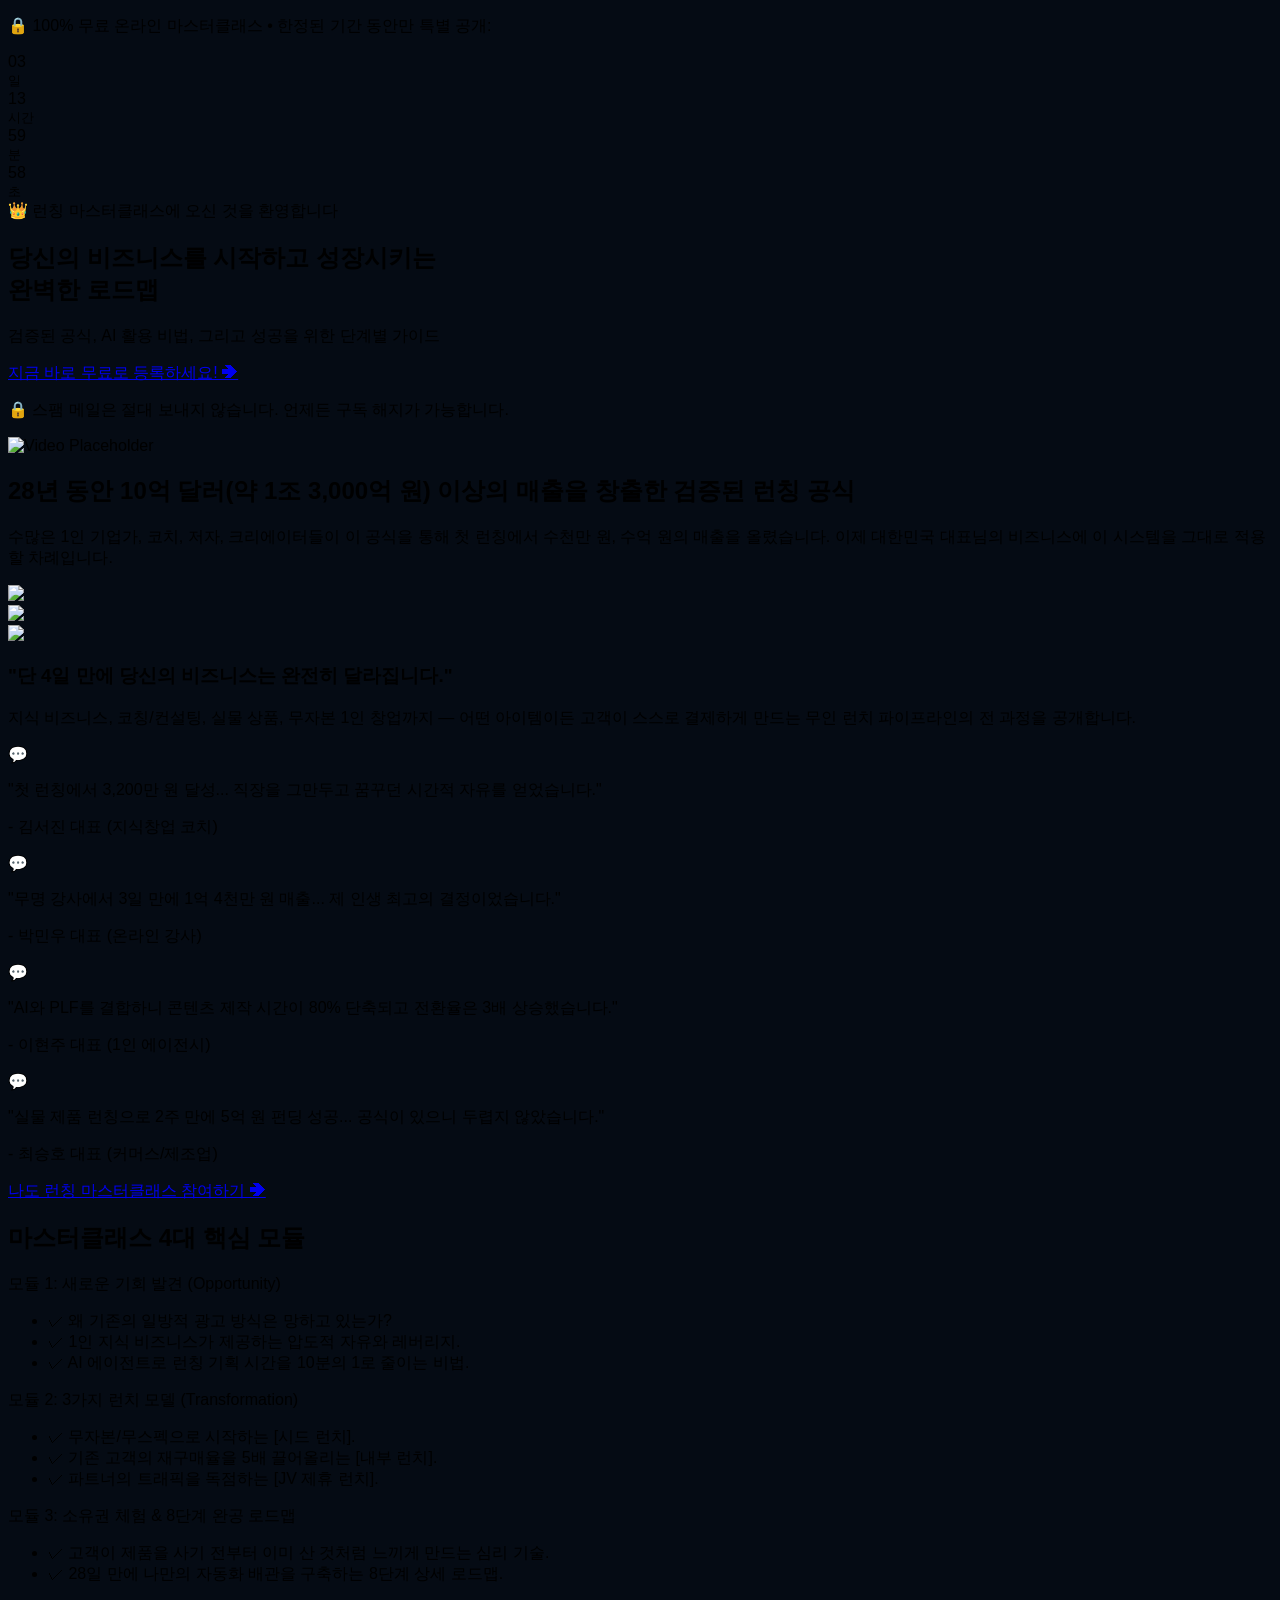
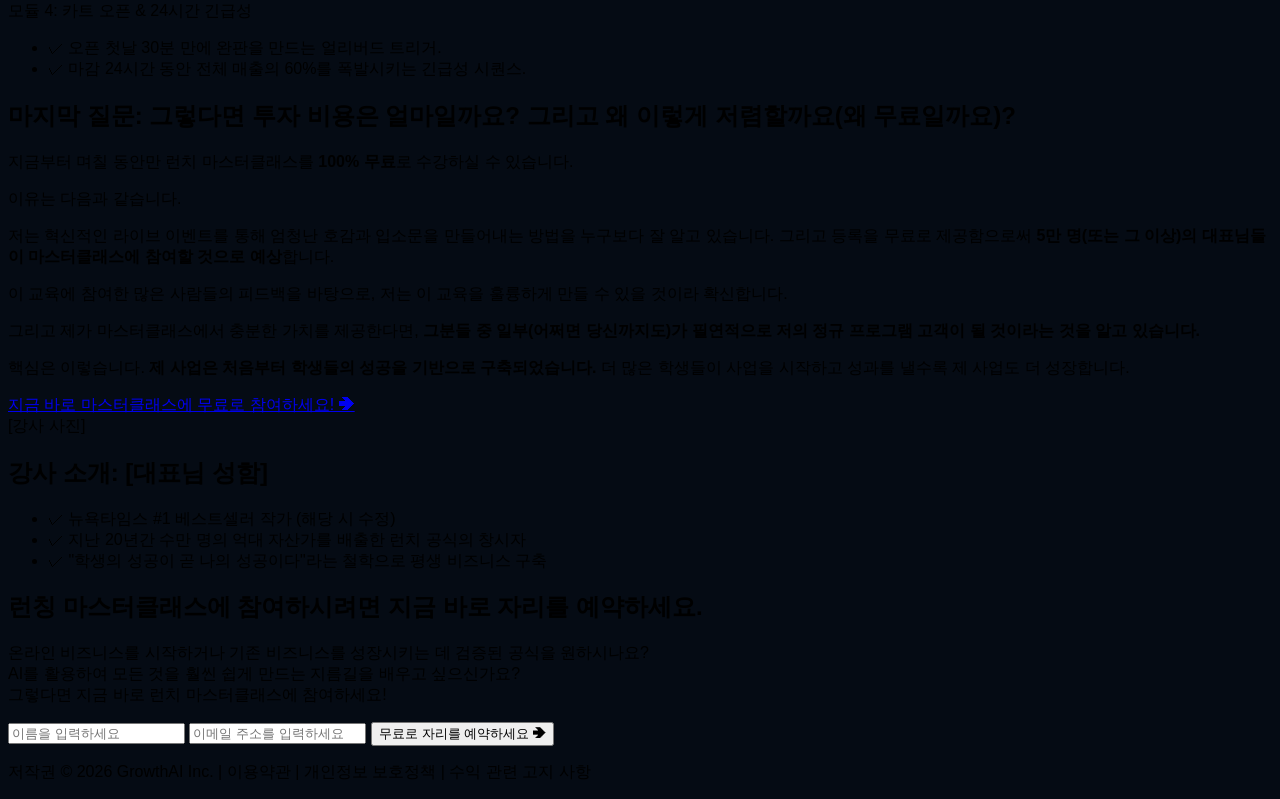
==== commit 8a128d56: "Inject Vanilla JS IntersectionObserver for Apple-style scroll fade-in animations on all pages" ====
--- a/index.html
+++ b/index.html
@@ -11,6 +11,22 @@
         .glass-panel { background: rgba(15, 22, 38, 0.7); backdrop-filter: blur(12px); border: 1px solid rgba(255, 255, 255, 0.1); }
         .neon-text { color: #00E5FF; text-shadow: 0 0 10px rgba(0, 229, 255, 0.5); }
     </style>
+
+    <style>
+        /* Apple-style Scroll Animation */
+        .reveal {
+            opacity: 0;
+            transform: translateY(40px);
+            transition: all 0.8s cubic-bezier(0.25, 0.46, 0.45, 0.94);
+        }
+        .reveal.active {
+            opacity: 1;
+            transform: translateY(0);
+        }
+        .reveal-delay-1 { transition-delay: 0.1s; }
+        .reveal-delay-2 { transition-delay: 0.2s; }
+        .reveal-delay-3 { transition-delay: 0.3s; }
+    </style>
 </head>
 <body class="bg-[#050B14] text-gray-300 font-sans antialiased selection:bg-[#00E5FF] selection:text-[#050B14]">
 
@@ -50,7 +66,7 @@
     </div>
 
     <!-- 1. Hero Section (Navy) -->
-    <section class="relative bg-[#030712] overflow-hidden py-16 md:py-24">
+    <section class="relative bg-[#030712] overflow-hidden py-16 md:py-24 reveal">
         <div class="container mx-auto px-6 lg:flex lg:items-center gap-12">
             <div class="w-full lg:w-3/5 text-center lg:text-left relative z-20 animate-on-scroll">
                 <div class="text-[#00E5FF] drop-shadow-[0_0_8px_rgba(0,229,255,0.5)] font-bold tracking-widest mb-4">👑 런칭 마스터클래스에 오신 것을 환영합니다</div>
@@ -84,7 +100,7 @@
     </section>
 
     <!-- 2. Social Proof Section (White) -->
-    <section class="py-20 bg-[#0F1626] border border-white/10">
+    <section class="py-20 bg-[#0F1626] border border-white/10 reveal">
         <div class="container mx-auto px-6 text-center animate-on-scroll">
             <h2 class="text-3xl md:text-4xl font-black text-white mb-6">
                 28년 동안 10억 달러(약 1조 3,000억 원) 이상의 매출을 창출한 검증된 런칭 공식
@@ -101,7 +117,7 @@
     </section>
 
     <!-- 3. Gold Highlight Box -->
-    <section class="py-16 bg-[#080D1A]">
+    <section class="py-16 bg-[#080D1A] reveal">
         <div class="container mx-auto px-6 animate-on-scroll">
             <div class="bg-gradient-to-r from-[#00E5FF] to-[#0088FF] text-white shadow-[0_0_20px_rgba(0,229,255,0.4)] p-10 rounded-3xl text-center shadow-xl border-4 border-yellow-500">
                 <h3 class="text-3xl md:text-4xl font-black text-[#050B14] mb-4">"단 4일 만에 당신의 비즈니스는 완전히 달라집니다."</h3>
@@ -113,7 +129,7 @@
     </section>
 
     <!-- 4. Success Stories 1 (Cards) -->
-    <section class="py-20 bg-[#0F1626] border border-white/10">
+    <section class="py-20 bg-[#0F1626] border border-white/10 reveal">
         <div class="container mx-auto px-6">
             <div class="grid grid-cols-1 md:grid-cols-2 gap-8">
                 <div class="p-8 bg-[#080D1A] rounded-2xl border border-white/5 shadow-lg animate-on-scroll">
@@ -146,7 +162,7 @@
     </section>
 
     <!-- 5. 4 Modules (Dark Blue) -->
-    <section class="py-24 bg-[#0B1120] text-white">
+    <section class="py-24 bg-[#0B1120] text-white reveal">
         <div class="container mx-auto px-6 max-w-5xl">
             <h2 class="text-3xl md:text-5xl font-black text-center mb-16 text-[#00E5FF] drop-shadow-[0_0_8px_rgba(0,229,255,0.5)] animate-on-scroll">
                 마스터클래스 4대 핵심 모듈
@@ -191,7 +207,7 @@
     </section>
 
     <!-- 7. The Last Question (Navy/Gold Highlight) -->
-    <section class="py-24 bg-[#080D1A]">
+    <section class="py-24 bg-[#080D1A] reveal">
         <div class="container mx-auto px-6 max-w-4xl animate-on-scroll">
             <div class="bg-[#0F1626] border border-white/10 p-10 md:p-16 rounded-3xl shadow-2xl border-t-8 border-[#00E5FF]">
                 <h2 class="text-3xl md:text-4xl font-black mb-8 text-white leading-tight">
@@ -215,7 +231,7 @@
     </section>
 
     <!-- 8. Instructor Section (White) -->
-    <section class="py-20 bg-[#0F1626] border border-white/10 border-t border-white/5">
+    <section class="py-20 bg-[#0F1626] border border-white/10 border-t border-white/5 reveal">
         <div class="container mx-auto px-6 max-w-5xl animate-on-scroll">
             <div class="flex flex-col md:flex-row items-center gap-12">
                 <div class="w-full md:w-1/3">
@@ -237,7 +253,7 @@
     </section>
 
     <!-- 9. Final Urgency CTA (Dark) -->
-    <section id="enroll" class="py-24 bg-[#050A14]">
+    <section id="enroll" class="py-24 bg-[#050A14] reveal">
         <div class="container mx-auto px-6 max-w-3xl text-center animate-on-scroll">
             <h2 class="text-4xl md:text-5xl font-black text-white mb-8 leading-tight">
                 런칭 마스터클래스에 참여하시려면 지금 바로 자리를 예약하세요.
@@ -297,5 +313,30 @@
             });
         });
     </script>
+
+    <script>
+        document.addEventListener('DOMContentLoaded', function() {
+            const reveals = document.querySelectorAll('.reveal');
+            
+            const revealOptions = {
+                threshold: 0.15,
+                rootMargin: "0px 0px -50px 0px"
+            };
+
+            const revealOnScroll = new IntersectionObserver(function(entries, observer) {
+                entries.forEach(entry => {
+                    if (entry.isIntersecting) {
+                        entry.target.classList.add('active');
+                        observer.unobserve(entry.target); // Trigger only once
+                    }
+                });
+            }, revealOptions);
+
+            reveals.forEach(reveal => {
+                revealOnScroll.observe(reveal);
+            });
+        });
+    </script>
 </body>
+
 </html>
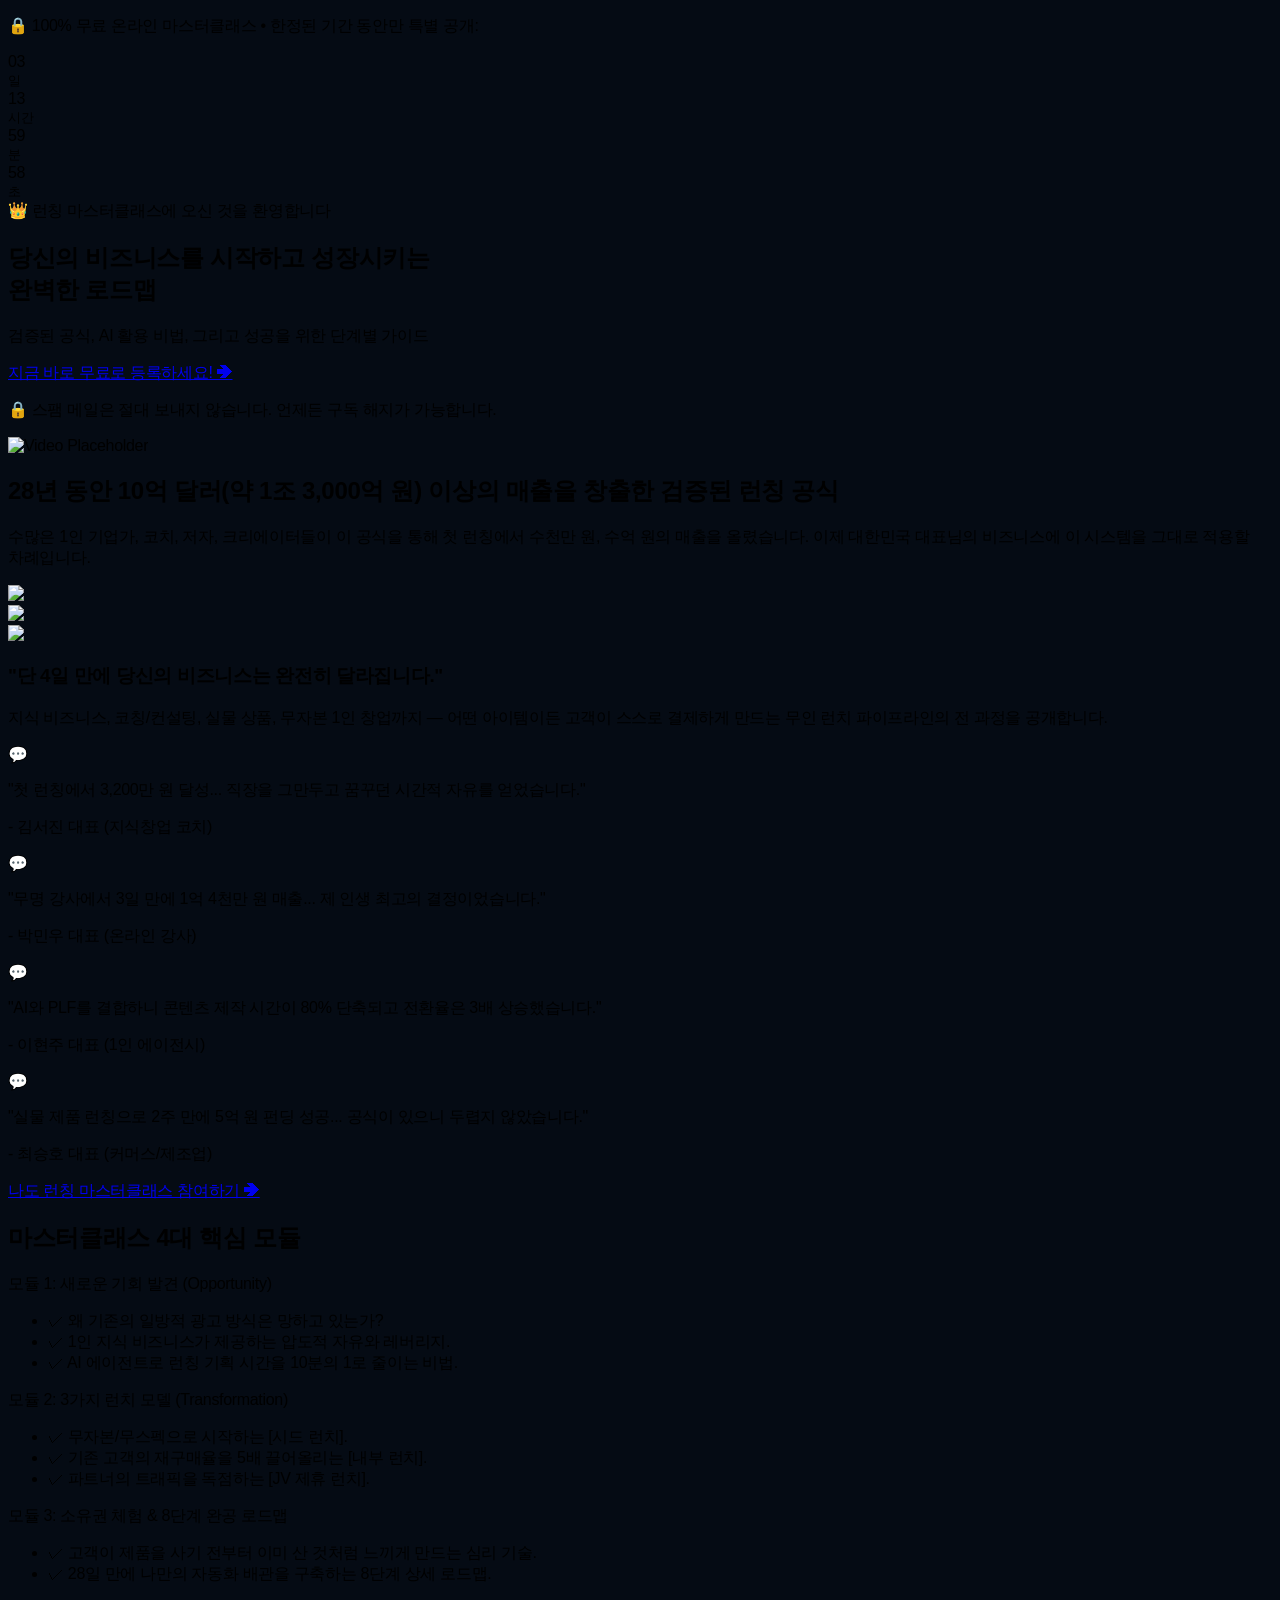
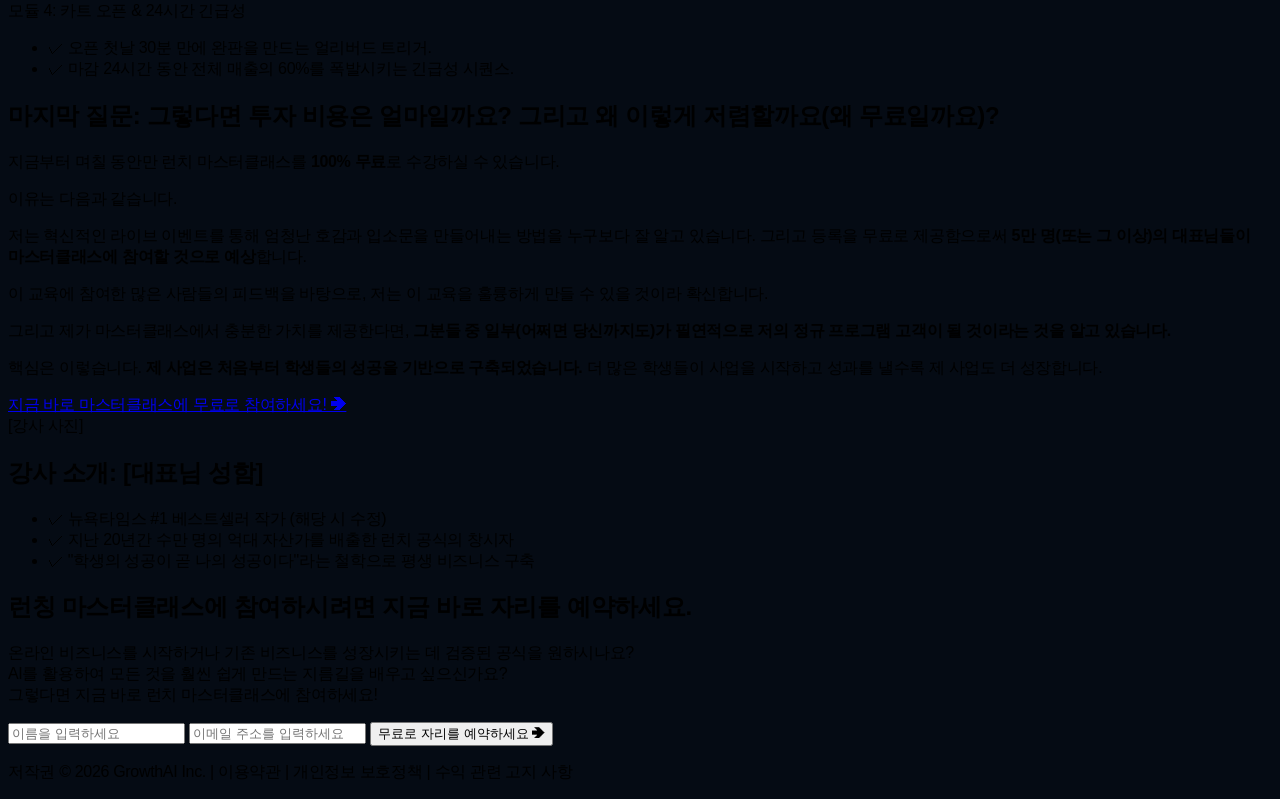
==== commit 36f38fa3: "Apply Apple-style typography, responsive spacing, and center alignment for Mobile/iPad/Desktop" ====
--- a/index.html
+++ b/index.html
@@ -7,7 +7,7 @@
     <script src="https://cdn.tailwindcss.com"></script>
     <link href="https://fonts.googleapis.com/css2?family=Pretendard:wght@300;400;600;700;800;900&display=swap" rel="stylesheet">
         <style>
-        body { font-family: 'Pretendard', sans-serif; background-color: #050B14; }
+        body { font-family: -apple-system, BlinkMacSystemFont, 'Apple SD Gothic Neo', 'Pretendard', sans-serif; letter-spacing: -0.02em; word-break: keep-all; background-color: #050B14; }
         .glass-panel { background: rgba(15, 22, 38, 0.7); backdrop-filter: blur(12px); border: 1px solid rgba(255, 255, 255, 0.1); }
         .neon-text { color: #00E5FF; text-shadow: 0 0 10px rgba(0, 229, 255, 0.5); }
     </style>
@@ -32,8 +32,8 @@
 
     <!-- Countdown Banner (Yellow) -->
     <div class="sticky top-0 w-full bg-yellow-400 p-3 text-yellow-900 z-50 shadow-md">
-        <div class="container mx-auto flex flex-col md:flex-row items-center justify-center gap-4">
-            <p class="font-bold text-lg md:text-xl text-center mb-0">
+        <div class="container mx-auto flex flex-col md:flex-row items-center justify-center justify-center gap-4">
+            <p class="font-bold text-lg md:text-xl text-center mb-0 text-center mx-auto max-w-3xl leading-relaxed md:leading-loose">
                 🔒 100% 무료 온라인 마스터클래스 • 한정된 기간 동안만 특별 공개:
             </p>
             <div class="flex gap-3 text-center">
@@ -68,22 +68,22 @@
     <!-- 1. Hero Section (Navy) -->
     <section class="relative bg-[#030712] overflow-hidden py-16 md:py-24 reveal">
         <div class="container mx-auto px-6 lg:flex lg:items-center gap-12">
-            <div class="w-full lg:w-3/5 text-center lg:text-left relative z-20 animate-on-scroll">
+            <div class="w-full lg:w-3/5 text-center lg:text-center relative z-20 animate-on-scroll">
                 <div class="text-[#00E5FF] drop-shadow-[0_0_8px_rgba(0,229,255,0.5)] font-bold tracking-widest mb-4">👑 런칭 마스터클래스에 오신 것을 환영합니다</div>
-                <h1 class="font-black text-4xl md:text-5xl leading-tight mb-6 text-[#00E5FF] drop-shadow-[0_0_8px_rgba(0,229,255,0.5)]">
+                <h1 class="font-black text-4xl md:text-5xl leading-tight mb-6 text-[#00E5FF] drop-shadow-[0_0_8px_rgba(0,229,255,0.5)] text-center mx-auto tracking-tighter leading-tight md:leading-tight lg:leading-tight">
                     당신의 비즈니스를 시작하고 성장시키는<br>
                     <span class="text-white text-4xl md:text-5xl inline-block mt-2">
                         완벽한 로드맵
                     </span>
                 </h1>
-                <p class="text-gray-300 text-xl md:text-2xl mb-8 leading-relaxed font-semibold">
+                <p class="text-gray-300 text-xl md:text-2xl mb-8 leading-relaxed font-semibold text-center mx-auto max-w-3xl leading-relaxed md:leading-loose">
                     검증된 공식, AI 활용 비법, 그리고 성공을 위한 단계별 가이드
                 </p>
                 <div class="max-w-md mx-auto lg:mx-0">
                     <a href="#enroll" class="inline-block w-full text-center bg-gradient-to-r from-[#00E5FF] to-[#0088FF] text-white shadow-[0_0_20px_rgba(0,229,255,0.4)] hover-bg-gradient-to-r from-[#00E5FF] to-[#0088FF] text-white shadow-[0_0_20px_rgba(0,229,255,0.4)]-dark text-[#050B14] font-black text-xl md:text-2xl py-6 px-6 rounded-full shadow-[0_10px_25px_rgba(245,158,11,0.5)] transition-transform hover:-translate-y-1">
                         지금 바로 무료로 등록하세요! ➔
                     </a>
-                    <p class="text-gray-400 mt-4 text-sm font-semibold">🔒 스팸 메일은 절대 보내지 않습니다. 언제든 구독 해지가 가능합니다.</p>
+                    <p class="text-gray-400 mt-4 text-sm font-semibold text-center mx-auto max-w-3xl leading-relaxed md:leading-loose">🔒 스팸 메일은 절대 보내지 않습니다. 언제든 구독 해지가 가능합니다.</p>
                 </div>
             </div>
             <div class="w-full lg:w-2/5 mt-16 lg:mt-0 relative z-20 animate-on-scroll">
@@ -102,10 +102,10 @@
     <!-- 2. Social Proof Section (White) -->
     <section class="py-20 bg-[#0F1626] border border-white/10 reveal">
         <div class="container mx-auto px-6 text-center animate-on-scroll">
-            <h2 class="text-3xl md:text-4xl font-black text-white mb-6">
+            <h2 class="text-3xl md:text-5xl lg:text-6xl font-black text-white mb-6 text-center mx-auto tracking-tight leading-snug md:leading-snug">
                 28년 동안 10억 달러(약 1조 3,000억 원) 이상의 매출을 창출한 검증된 런칭 공식
             </h2>
-            <p class="text-xl text-gray-400 max-w-4xl mx-auto leading-relaxed mb-12">
+            <p class="text-xl text-gray-400 max-w-4xl mx-auto leading-relaxed mb-12 text-center mx-auto max-w-3xl leading-relaxed md:leading-loose">
                 수많은 1인 기업가, 코치, 저자, 크리에이터들이 이 공식을 통해 첫 런칭에서 수천만 원, 수억 원의 매출을 올렸습니다. 이제 대한민국 대표님의 비즈니스에 이 시스템을 그대로 적용할 차례입니다.
             </p>
             <div class="grid grid-cols-1 md:grid-cols-3 gap-4">
@@ -120,8 +120,8 @@
     <section class="py-16 bg-[#080D1A] reveal">
         <div class="container mx-auto px-6 animate-on-scroll">
             <div class="bg-gradient-to-r from-[#00E5FF] to-[#0088FF] text-white shadow-[0_0_20px_rgba(0,229,255,0.4)] p-10 rounded-3xl text-center shadow-xl border-4 border-yellow-500">
-                <h3 class="text-3xl md:text-4xl font-black text-[#050B14] mb-4">"단 4일 만에 당신의 비즈니스는 완전히 달라집니다."</h3>
-                <p class="text-xl font-bold text-white max-w-3xl mx-auto">
+                <h3 class="text-3xl md:text-5xl lg:text-6xl font-black text-[#050B14] mb-4">"단 4일 만에 당신의 비즈니스는 완전히 달라집니다."</h3>
+                <p class="text-xl font-bold text-white max-w-3xl mx-auto text-center mx-auto max-w-3xl leading-relaxed md:leading-loose">
                     지식 비즈니스, 코칭/컨설팅, 실물 상품, 무자본 1인 창업까지 — 어떤 아이템이든 고객이 스스로 결제하게 만드는 무인 런치 파이프라인의 전 과정을 공개합니다.
                 </p>
             </div>
@@ -134,23 +134,23 @@
             <div class="grid grid-cols-1 md:grid-cols-2 gap-8">
                 <div class="p-8 bg-[#080D1A] rounded-2xl border border-white/5 shadow-lg animate-on-scroll">
                     <div class="text-4xl mb-4">💬</div>
-                    <p class="text-lg text-gray-300 italic mb-6">"첫 런칭에서 3,200만 원 달성... 직장을 그만두고 꿈꾸던 시간적 자유를 얻었습니다."</p>
-                    <p class="font-bold text-white">- 김서진 대표 (지식창업 코치)</p>
+                    <p class="text-lg text-gray-300 italic mb-6 text-center mx-auto max-w-3xl leading-relaxed md:leading-loose">"첫 런칭에서 3,200만 원 달성... 직장을 그만두고 꿈꾸던 시간적 자유를 얻었습니다."</p>
+                    <p class="font-bold text-white text-center mx-auto max-w-3xl leading-relaxed md:leading-loose">- 김서진 대표 (지식창업 코치)</p>
                 </div>
                 <div class="p-8 bg-[#080D1A] rounded-2xl border border-white/5 shadow-lg animate-on-scroll">
                     <div class="text-4xl mb-4">💬</div>
-                    <p class="text-lg text-gray-300 italic mb-6">"무명 강사에서 3일 만에 1억 4천만 원 매출... 제 인생 최고의 결정이었습니다."</p>
-                    <p class="font-bold text-white">- 박민우 대표 (온라인 강사)</p>
+                    <p class="text-lg text-gray-300 italic mb-6 text-center mx-auto max-w-3xl leading-relaxed md:leading-loose">"무명 강사에서 3일 만에 1억 4천만 원 매출... 제 인생 최고의 결정이었습니다."</p>
+                    <p class="font-bold text-white text-center mx-auto max-w-3xl leading-relaxed md:leading-loose">- 박민우 대표 (온라인 강사)</p>
                 </div>
                 <div class="p-8 bg-[#080D1A] rounded-2xl border border-white/5 shadow-lg animate-on-scroll">
                     <div class="text-4xl mb-4">💬</div>
-                    <p class="text-lg text-gray-300 italic mb-6">"AI와 PLF를 결합하니 콘텐츠 제작 시간이 80% 단축되고 전환율은 3배 상승했습니다."</p>
-                    <p class="font-bold text-white">- 이현주 대표 (1인 에이전시)</p>
+                    <p class="text-lg text-gray-300 italic mb-6 text-center mx-auto max-w-3xl leading-relaxed md:leading-loose">"AI와 PLF를 결합하니 콘텐츠 제작 시간이 80% 단축되고 전환율은 3배 상승했습니다."</p>
+                    <p class="font-bold text-white text-center mx-auto max-w-3xl leading-relaxed md:leading-loose">- 이현주 대표 (1인 에이전시)</p>
                 </div>
                 <div class="p-8 bg-[#080D1A] rounded-2xl border border-white/5 shadow-lg animate-on-scroll">
                     <div class="text-4xl mb-4">💬</div>
-                    <p class="text-lg text-gray-300 italic mb-6">"실물 제품 런칭으로 2주 만에 5억 원 펀딩 성공... 공식이 있으니 두렵지 않았습니다."</p>
-                    <p class="font-bold text-white">- 최승호 대표 (커머스/제조업)</p>
+                    <p class="text-lg text-gray-300 italic mb-6 text-center mx-auto max-w-3xl leading-relaxed md:leading-loose">"실물 제품 런칭으로 2주 만에 5억 원 펀딩 성공... 공식이 있으니 두렵지 않았습니다."</p>
+                    <p class="font-bold text-white text-center mx-auto max-w-3xl leading-relaxed md:leading-loose">- 최승호 대표 (커머스/제조업)</p>
                 </div>
             </div>
             <div class="text-center mt-12 animate-on-scroll">
@@ -164,7 +164,7 @@
     <!-- 5. 4 Modules (Dark Blue) -->
     <section class="py-24 bg-[#0B1120] text-white reveal">
         <div class="container mx-auto px-6 max-w-5xl">
-            <h2 class="text-3xl md:text-5xl font-black text-center mb-16 text-[#00E5FF] drop-shadow-[0_0_8px_rgba(0,229,255,0.5)] animate-on-scroll">
+            <h2 class="text-4xl md:text-6xl lg:text-7xl lg:text-7xl font-black text-center mb-16 text-[#00E5FF] drop-shadow-[0_0_8px_rgba(0,229,255,0.5)] animate-on-scroll text-center mx-auto tracking-tight leading-snug md:leading-snug">
                 마스터클래스 4대 핵심 모듈
             </h2>
             <div class="grid grid-cols-1 md:grid-cols-2 gap-8">
@@ -210,7 +210,7 @@
     <section class="py-24 bg-[#080D1A] reveal">
         <div class="container mx-auto px-6 max-w-4xl animate-on-scroll">
             <div class="bg-[#0F1626] border border-white/10 p-10 md:p-16 rounded-3xl shadow-2xl border-t-8 border-[#00E5FF]">
-                <h2 class="text-3xl md:text-4xl font-black mb-8 text-white leading-tight">
+                <h2 class="text-3xl md:text-5xl lg:text-6xl font-black mb-8 text-white leading-tight text-center mx-auto tracking-tight leading-snug md:leading-snug">
                     마지막 질문: 그렇다면 투자 비용은 얼마일까요? 그리고 왜 이렇게 저렴할까요(왜 무료일까요)?
                 </h2>
                 <div class="prose prose-lg text-gray-300 max-w-none space-y-6">
@@ -233,7 +233,7 @@
     <!-- 8. Instructor Section (White) -->
     <section class="py-20 bg-[#0F1626] border border-white/10 border-t border-white/5 reveal">
         <div class="container mx-auto px-6 max-w-5xl animate-on-scroll">
-            <div class="flex flex-col md:flex-row items-center gap-12">
+            <div class="flex flex-col md:flex-row items-center justify-center gap-12">
                 <div class="w-full md:w-1/3">
                     <div class="aspect-square bg-[#1E293B] rounded-full border-4 border-[#00E5FF] overflow-hidden shadow-xl">
                         <!-- <img src="assets/profile.jpg" alt="제프 워커" class="w-full h-full object-cover"> -->
@@ -241,7 +241,7 @@
                     </div>
                 </div>
                 <div class="w-full md:w-2/3">
-                    <h2 class="text-3xl font-black text-white mb-4">강사 소개: [대표님 성함]</h2>
+                    <h2 class="text-3xl font-black text-white mb-4 text-center mx-auto tracking-tight leading-snug md:leading-snug">강사 소개: [대표님 성함]</h2>
                     <ul class="space-y-4 text-lg text-gray-400">
                         <li>✓ 뉴욕타임스 #1 베스트셀러 작가 (해당 시 수정)</li>
                         <li>✓ 지난 20년간 수만 명의 억대 자산가를 배출한 런치 공식의 창시자</li>
@@ -255,10 +255,10 @@
     <!-- 9. Final Urgency CTA (Dark) -->
     <section id="enroll" class="py-24 bg-[#050A14] reveal">
         <div class="container mx-auto px-6 max-w-3xl text-center animate-on-scroll">
-            <h2 class="text-4xl md:text-5xl font-black text-white mb-8 leading-tight">
+            <h2 class="text-4xl md:text-5xl font-black text-white mb-8 leading-tight text-center mx-auto tracking-tight leading-snug md:leading-snug">
                 런칭 마스터클래스에 참여하시려면 지금 바로 자리를 예약하세요.
             </h2>
-            <p class="text-xl text-gray-300 mb-10 leading-relaxed">
+            <p class="text-xl text-gray-300 mb-10 leading-relaxed text-center mx-auto max-w-3xl leading-relaxed md:leading-loose">
                 온라인 비즈니스를 시작하거나 기존 비즈니스를 성장시키는 데 검증된 공식을 원하시나요?<br>
                 AI를 활용하여 모든 것을 훨씬 쉽게 만드는 지름길을 배우고 싶으신가요?<br>
                 그렇다면 지금 바로 런치 마스터클래스에 참여하세요!
